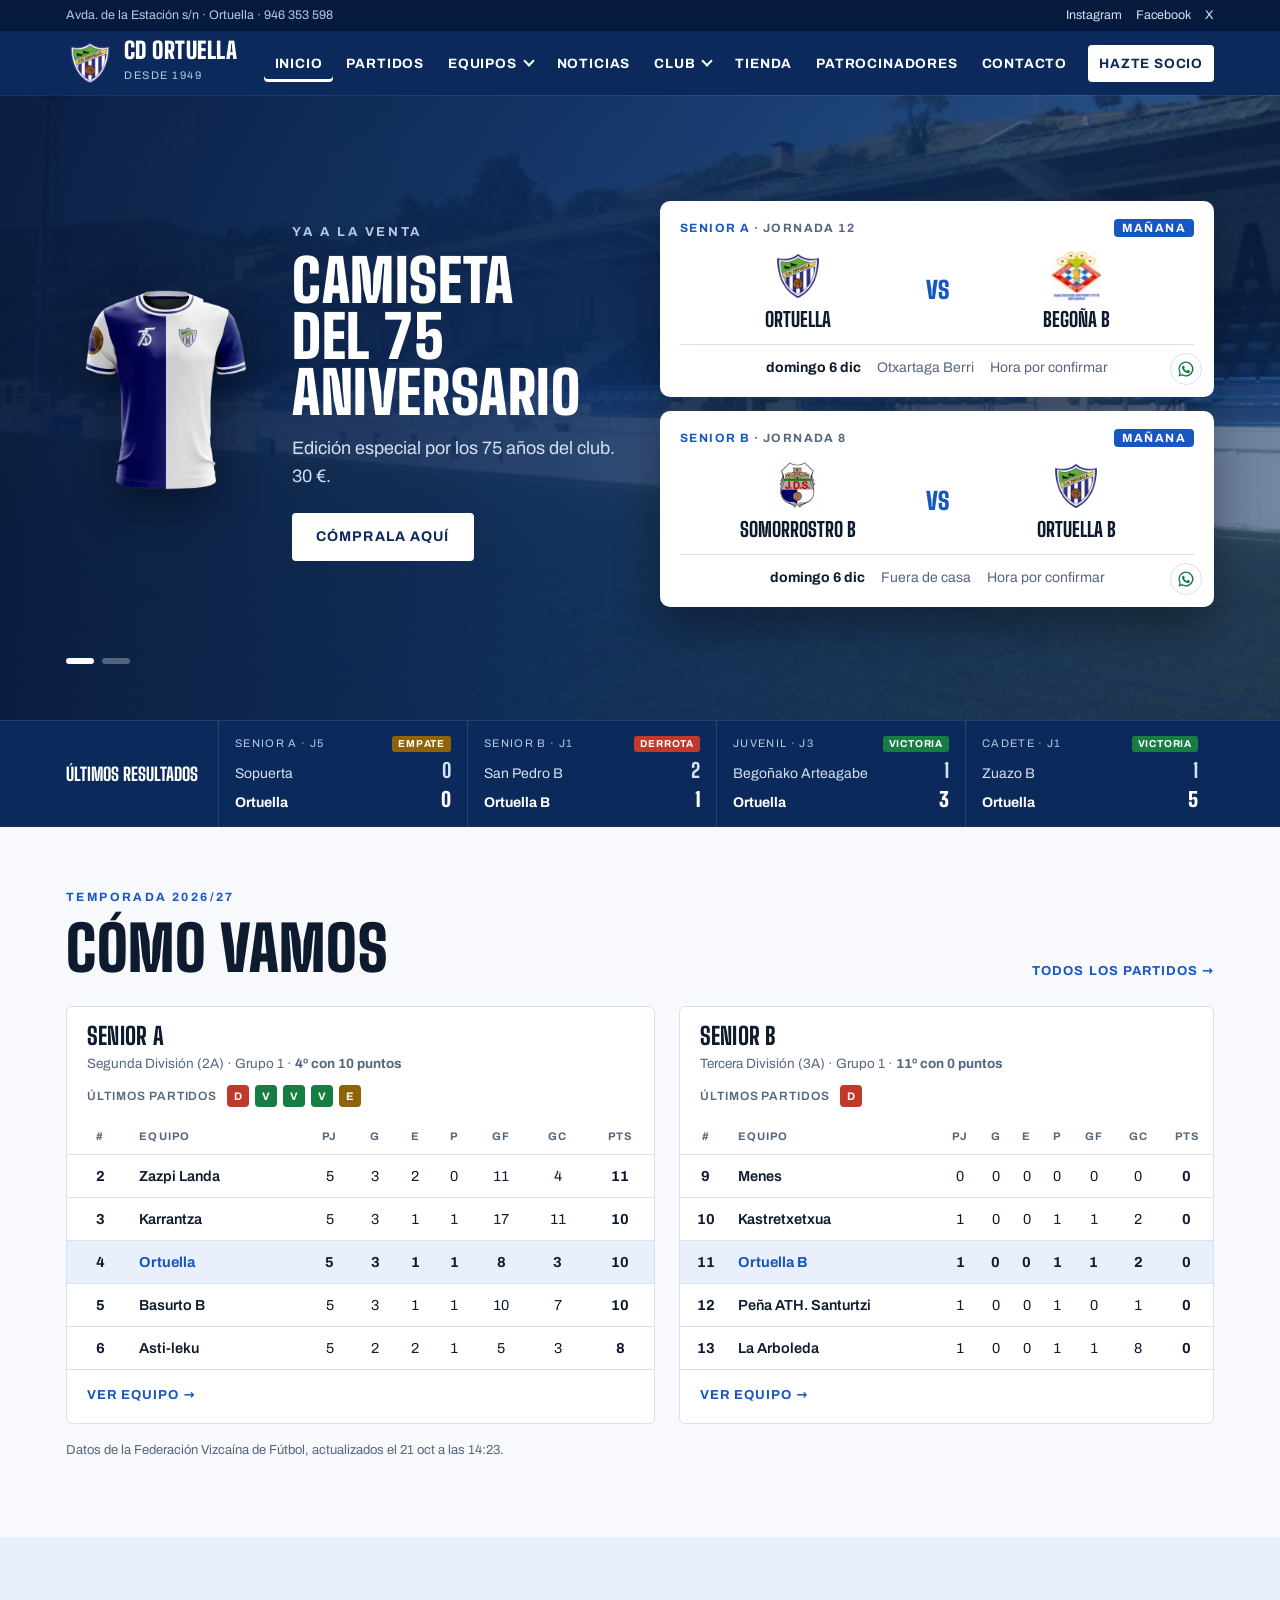
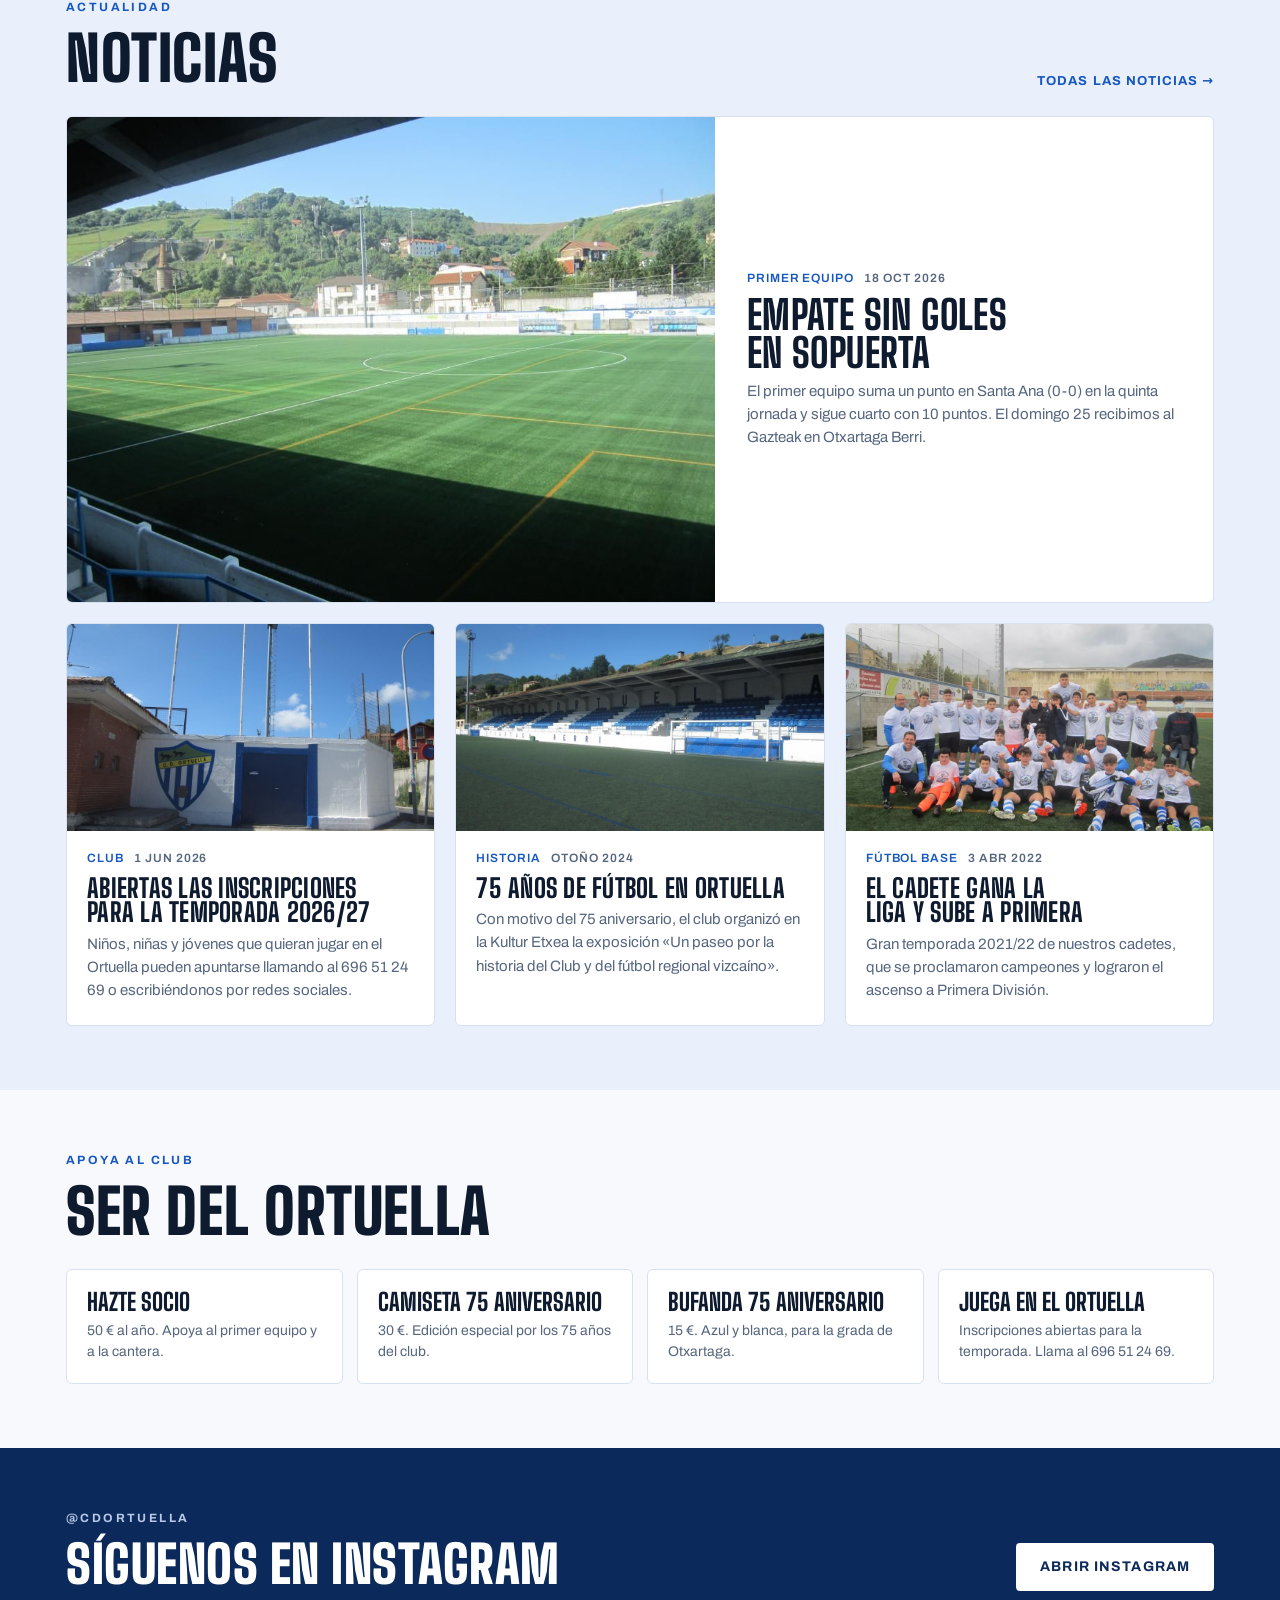
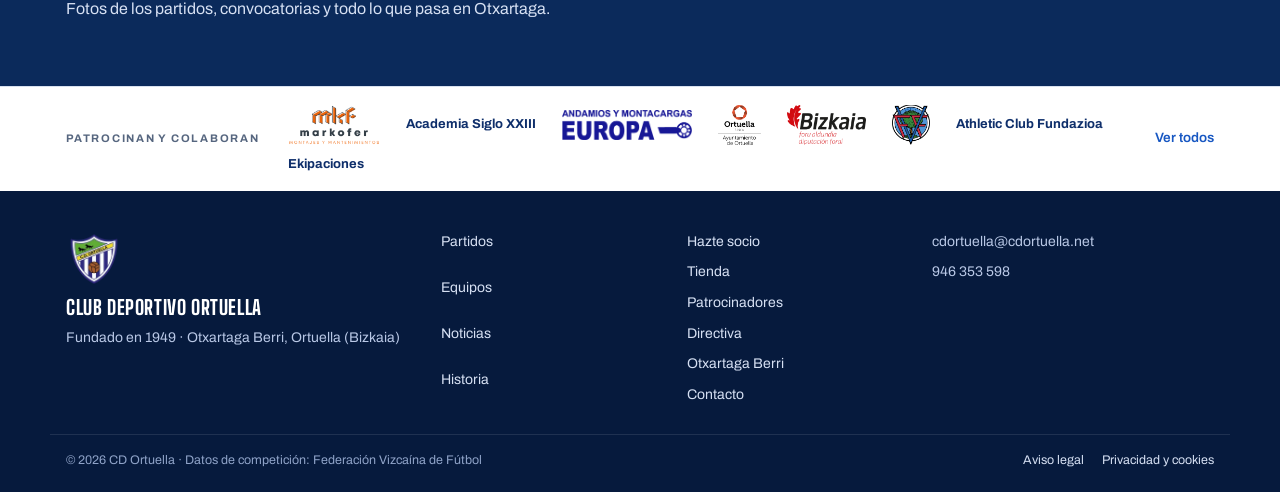
==== index.html @ 8c60541a "Camiseta sin fondo en la portada y foto de la bufanda en la tienda Co-Authored-By: Claude Opus 5.5 (" ====
<!doctype html>
<html lang="es">
<head>
<meta charset="utf-8">
<meta name="viewport" content="width=device-width, initial-scale=1, viewport-fit=cover">
<title>CD Ortuella</title>
<meta name="description" content="Club Deportivo Ortuella: partidos, resultados, clasificaciones, noticias y equipos. Desde 1949 en Otxartaga Berri.">
<meta name="robots" content="noindex, nofollow">
<link rel="canonical" href="https://lehendakari02.github.io/web-cd-ortuella/">
<!-- Vista previa al compartir el enlace (WhatsApp, Facebook, X...) -->
<meta property="og:type" content="website">
<meta property="og:site_name" content="CD Ortuella">
<meta property="og:title" content="CD Ortuella">
<meta property="og:description" content="Club Deportivo Ortuella: partidos, resultados, clasificaciones, noticias y equipos. Desde 1949 en Otxartaga Berri.">
<meta property="og:url" content="https://lehendakari02.github.io/web-cd-ortuella/">
<meta property="og:image" content="https://lehendakari02.github.io/web-cd-ortuella/img/compartir.jpg">
<meta property="og:image:width" content="1200">
<meta property="og:image:height" content="630">
<meta property="og:locale" content="es_ES">
<meta name="twitter:card" content="summary_large_image">
<link rel="icon" href="img/favicon.png" type="image/png">
<!-- Icono y color al guardar la web en la pantalla de inicio del móvil -->
<link rel="apple-touch-icon" href="img/icono-180.png">
<link rel="manifest" href="manifest.webmanifest">
<meta name="theme-color" content="#0b2a5b">
<meta name="apple-mobile-web-app-title" content="CD Ortuella">
<link rel="preload" href="fuentes/big-shoulders-display.woff2" as="font" type="font/woff2" crossorigin>
<link rel="stylesheet" href="estilos.css?v=21d6c586">
<script type="application/ld+json">
{
 "@context": "https://schema.org",
 "@type": "SportsTeam",
 "name": "Club Deportivo Ortuella",
 "alternateName": "CD Ortuella",
 "sport": "Fútbol",
 "foundingDate": "1949",
 "url": "https://lehendakari02.github.io/web-cd-ortuella/",
 "logo": "https://lehendakari02.github.io/web-cd-ortuella/img/icono-512.png",
 "image": "https://lehendakari02.github.io/web-cd-ortuella/img/compartir.jpg",
 "email": "cdortuella@cdortuella.net",
 "telephone": "+34 946 353 598",
 "address": {"@type": "PostalAddress", "streetAddress": "Catalina Gibaja 1", "addressLocality": "Ortuella", "addressRegion": "Bizkaia", "addressCountry": "ES"},
 "location": {"@type": "StadiumOrArena", "name": "Otxartaga Berri", "address": {"@type": "PostalAddress", "streetAddress": "Avenida de la Estación s/n", "postalCode": "48530", "addressLocality": "Ortuella", "addressRegion": "Bizkaia", "addressCountry": "ES"}},
 "memberOf": {"@type": "SportsOrganization", "name": "Federación Vizcaína de Fútbol"},
 "sameAs": ["https://www.instagram.com/cdortuella/", "https://www.facebook.com/cdortuella1945/", "https://x.com/CD_Ortuella"]
}
</script>
</head>
<body data-page="index">
<a class="skip" href="#contenido">Saltar al contenido</a>
<div id="cabecera"></div>
<main id="contenido" tabindex="-1">
<section class="hero">
  <div class="wrap">
    <div class="flip" id="flip">
      <div class="flip-in">
        <div class="face club">
          <span class="eyebrow"><span>Otxartaga Berri · Ortuella</span><i class="sep"> · </i><span>Desde 1949</span></span>
          <h1>Club Deportivo <span>Ortuella</span></h1>
          <p class="lead">Más de 75 años de fútbol en Ortuella. Primer equipo, filial y cantera, todos de azul y blanco.</p>
          <div class="btns">
            <a class="btn" href="partidos.html">Partidos y resultados</a>
            <a class="btn ghost" href="socios.html">Hazte socio</a>
          </div>
        </div>
        <div class="face dest" id="destacado" hidden></div>
      </div>
      <div class="flip-dots" id="flipDots" hidden></div>
    </div>
    <div class="next" id="nextMatches" aria-label="Próximos partidos"></div>
  </div>
</section>

<div class="strip" aria-label="Últimos resultados"><div class="wrap" id="strip"></div></div>

<section class="block">
  <div class="wrap">
    <div class="sec-head">
      <div><span class="kicker">Temporada <span class="season"></span></span><h2>Cómo vamos</h2></div>
      <a class="more" href="partidos.html">Todos los partidos</a>
    </div>
    <div class="home-grid" id="standings"></div>
    <p class="source" id="source"></p>
  </div>
</section>

<section class="block alt">
  <div class="wrap">
    <div class="sec-head">
      <div><span class="kicker">Actualidad</span><h2>Noticias</h2></div>
      <a class="more" href="noticias.html">Todas las noticias</a>
    </div>
    <div class="news" id="newsList"></div>
  </div>
</section>

<section class="block">
  <div class="wrap">
    <div class="sec-head">
      <div><span class="kicker">Apoya al club</span><h2>Ser del Ortuella</h2></div>
    </div>
    <div class="quick" id="quick"></div>
  </div>
</section>

<section class="block dark">
  <div class="wrap ig-band">
    <div><span class="kicker">@cdortuella</span><h2>Síguenos en Instagram</h2><p>Fotos de los partidos, convocatorias y todo lo que pasa en Otxartaga.</p></div>
    <a class="btn" href="https://www.instagram.com/cdortuella/" target="_blank" rel="noopener">Abrir Instagram</a>
  </div>
</section>
</main>
<div id="pie"></div>
<script src="datos.js?v=d95be1c1"></script>
<script src="datos-federacion.js"></script>
<script src="comun.js?v=5b78c12d"></script>
<!-- Contador de visitas anónimo, sin cookies. Panel privado: https://cdortuella.goatcounter.com -->
<script data-goatcounter="https://cdortuella.goatcounter.com/count" async src="https://gc.zgo.at/count.js"></script>
<script>
(function () {
  var X = window.CDO, C = X.C, esc = X.esc;
  // Destacado: tarjeta que gira entre la novedad y el texto del club (5 s cada cara)
  (function () {
    var d = C.destacado, flip = document.getElementById("flip");
    if (!d || (d.hasta && d.hasta < new Date().toISOString().slice(0, 10))) return;
    var face = document.getElementById("destacado"), dots = document.getElementById("flipDots");
    face.innerHTML = (d.foto ? '<a class="dest-pic" href="' + esc(d.enlace) + '" tabindex="-1"><img src="' + esc(d.foto) + '" alt="" decoding="async"></a>' : "") +
      '<div class="dest-txt"><span class="eyebrow">' + esc(d.etiqueta || "Novedad") + '</span><h2>' + esc(d.titulo) + "</h2>" +
      (d.texto ? '<p class="lead">' + esc(d.texto) + "</p>" : "") +
      (d.enlace ? '<div class="btns"><a class="btn" href="' + esc(d.enlace) + '">' + esc(d.boton || "Ver más") + "</a></div>" : "") + "</div>";
    face.hidden = false; dots.hidden = false;
    dots.innerHTML = '<button type="button" aria-label="Ver la novedad"></button><button type="button" aria-label="Ver el club"></button>';
    var showClub = false, paused = false, timer;
    function render() {
      flip.classList.toggle("on-club", showClub);
      face.setAttribute("aria-hidden", showClub); flip.querySelector(".club").setAttribute("aria-hidden", !showClub);
      [].forEach.call(flip.querySelectorAll(".face"), function (f) { [].forEach.call(f.querySelectorAll("a"), function (a) { a.tabIndex = (f.getAttribute("aria-hidden") === "true" || a.parentNode.className === "dest-pic") ? -1 : 0; }); });
      [].forEach.call(dots.children, function (b, i) { b.setAttribute("aria-pressed", (i === 1) === showClub); });
    }
    function loop() { clearTimeout(timer); timer = setTimeout(function () { if (!paused) { showClub = !showClub; render(); } loop(); }, 5000); }
    [].forEach.call(dots.children, function (b, i) { b.addEventListener("click", function () { showClub = i === 1; render(); loop(); }); });
    // Pausa mientras el ratón o el foco están encima, para poder leer y pulsar
    flip.addEventListener("mouseenter", function () { paused = true; });
    flip.addEventListener("mouseleave", function () { paused = false; });
    flip.addEventListener("focusin", function () { paused = true; });
    flip.addEventListener("focusout", function () { paused = false; });
    flip.classList.add("flipping"); render(); loop();
  })();

  // Próximo partido del Senior A y del Senior B
  document.getElementById("nextMatches").innerHTML = ["primer", "b"].map(function (id) { var t = X.team(id); return t ? X.matchCard(t) : ""; }).join("");
  document.getElementById("strip").innerHTML = X.resultsStrip();

  // Clasificación resumida del Senior A y del Senior B
  document.getElementById("standings").innerHTML = ["primer", "b"].map(function (id) {
    var t = X.team(id); if (!t) return "";
    var r = X.ourRow(t);
    return '<div class="panel"><h3>' + X.APODO[id] + '</h3><div class="sub">' + esc(t.categoria) + (r ? " · <b>" + r.pos + "º con " + r.pts + " puntos</b>" : "") + "</div>" +
      (X.played(t).length ? '<div class="form-line"><small>Últimos partidos</small>' + X.formDots(t) + "</div>" : "") +
      '<div class="table-scroll"><table>' + X.TABLE_HEAD + "<tbody>" + X.tableRows(t, true) + "</tbody></table></div>" +
      '<div class="panel-foot">' +
      '<a class="more" href="equipos.html#' + X.SLUG[id] + '">Ver equipo</a></div></div>';
  }).join("");
  document.getElementById("source").innerHTML = X.sourceNote();

  document.getElementById("newsList").innerHTML = C.noticias.slice(0, 4).map(X.newsCard).join("");

  // Avisos: socio, tienda e inscripciones
  var price = function (name) { var it = (C.tienda || []).filter(function (x) { return x.nombre.indexOf(name) === 0; })[0]; return it && it.precio ? it.precio : ""; };
  document.getElementById("quick").innerHTML = [
    ["socios.html", "Hazte socio", C.socio.precio + " " + C.socio.periodo + ". Apoya al primer equipo y a la cantera."],
    ["tienda.html", "Camiseta 75 aniversario", price("Camiseta") + ". Edición especial por los 75 años del club."],
    ["tienda.html", "Bufanda 75 aniversario", price("Bufanda") + ". Azul y blanca, para la grada de Otxartaga."],
    ["contacto.html", "Juega en el Ortuella", "Inscripciones abiertas para la temporada. Llama al 696 51 24 69."]
  ].map(function (q) { return '<a href="' + q[0] + '"><b>' + q[1] + "</b><span>" + esc(q[2]) + "</span></a>"; }).join("");
})();
</script>
</body>
</html>
---- estilos.css ----
/* Diseño: cabecera azul marino fija, portada con foto de Otxartaga Berri y los próximos partidos del
   Senior A y B, y debajo bloques que alternan fondo claro, azul claro y azul marino. */
/* Tipos de letra guardados en la propia web (carpeta fuentes/), sin pedirlos a Google:
   así el visitante no se conecta a servidores de terceros. Licencia SIL Open Font License. */
@font-face { font-family: "Archivo"; font-style: normal; font-weight: 400 700; font-display: swap; src: url("fuentes/archivo.woff2") format("woff2"); }
@font-face { font-family: "Big Shoulders Display"; font-style: normal; font-weight: 700 900; font-display: swap; src: url("fuentes/big-shoulders-display.woff2") format("woff2"); }

:root {
  --navy: #0b2a5b;
  --blue: #1757c2;
  --sky: #e9f0fb;
  --bg: #f7f9fc;
  --surface: #ffffff;
  --ink: #0e1a2e;
  --muted: #56667f;
  --line: #d8e1ef;
  --on-navy: #ffffff;
  --on-navy-muted: #b9c8e6;
  --win: #177d43; --draw: #8f6409; --loss: #c0392b; --on-result: #ffffff;
  --wa: #0f7a40;
  --note-bg: #fff4d6; --note-ink: #6e4d00;
  --f-display: "Big Shoulders Display", "Arial Narrow", Impact, sans-serif;
  --f-body: "Archivo", system-ui, -apple-system, "Segoe UI", sans-serif;
  --radius: 6px;
  --wrap: 1180px;
}
@media (prefers-color-scheme: dark) {
  :root:not([data-theme="light"]) {
    --bg: #08142a; --surface: #0f1f3d; --sky: #0c1a33; --ink: #eaf0fb; --muted: #9eb0d0;
    --line: #213558; --blue: #6a9cff; --navy: #061a3d;
    --note-bg: #3a2e0c; --note-ink: #ffd77a; --win: #2fb36c; --draw: #c99a2e; --loss: #e0604f; --wa: #3ccf7a; --on-result: #08142a;
    color-scheme: dark;
  }
}
:root[data-theme="dark"] {
  --bg: #08142a; --surface: #0f1f3d; --sky: #0c1a33; --ink: #eaf0fb; --muted: #9eb0d0;
  --line: #213558; --blue: #6a9cff; --navy: #061a3d;
  --note-bg: #3a2e0c; --note-ink: #ffd77a; --win: #2fb36c; --draw: #c99a2e; --loss: #e0604f; --wa: #3ccf7a; --on-result: #08142a;
  color-scheme: dark;
}

* { box-sizing: border-box; }
html { scroll-behavior: smooth; scroll-padding-top: 76px; }
@media (prefers-reduced-motion: reduce) { html { scroll-behavior: auto; } * { transition: none !important; } }
body { margin: 0; background: var(--bg); color: var(--ink); font-family: var(--f-body); font-size: 16px; line-height: 1.55; }
body::before { content: ""; position: fixed; inset: 0 0 auto; height: env(safe-area-inset-top, 0px); z-index: 60; background: var(--navy); }
a { color: inherit; }
:focus-visible { outline: 3px solid var(--blue); outline-offset: 2px; }
/* Sobre fondo azul marino el contorno de foco va en blanco para que se vea */
header :focus-visible, footer :focus-visible, .page-hero :focus-visible, .hero :focus-visible, .strip :focus-visible, section.dark :focus-visible { outline-color: #fff; }
main:focus { outline: none; }
.skip { position: absolute; left: 12px; top: -60px; z-index: 100; background: #fff; color: #0b2a5b; font-weight: 700; padding: 10px 14px; border-radius: 4px; }
.skip:focus { top: calc(env(safe-area-inset-top, 0px) + 12px); }
h1, h2, h3 { font-family: var(--f-display); line-height: .95; text-wrap: balance; margin: 0; text-transform: uppercase; letter-spacing: .01em; }
.wrap { max-width: var(--wrap); margin: 0 auto; padding-left: max(16px, env(safe-area-inset-left, 0px)); padding-right: max(16px, env(safe-area-inset-right, 0px)); }
.num { font-variant-numeric: tabular-nums; }
.pending { display: inline-block; background: var(--note-bg); color: var(--note-ink); font: 700 11px/1 var(--f-body); letter-spacing: .06em; text-transform: uppercase; padding: 4px 7px; border-radius: 3px; vertical-align: middle; }

/* Cabecera con menú desplegable */
.topbar { background: #061a3d; color: #b9c8e6; font-size: 12.5px; }
.topbar .wrap { display: flex; justify-content: space-between; gap: 12px; padding-block: 6px; flex-wrap: wrap; }
.topbar a { text-decoration: none; color: #d6e0f3; }
.topbar a:hover { color: #fff; }
.topbar .socials { display: flex; gap: 14px; }
#cabecera { display: contents; } /* así la cabecera se queda fija arriba al bajar por la página */
header.top { position: sticky; top: env(safe-area-inset-top, 0px); z-index: 50; background: var(--navy); color: var(--on-navy); box-shadow: 0 1px 0 rgba(255,255,255,.08); }
header.top .wrap { display: flex; align-items: center; gap: 16px; padding-block: 8px; }
.brand { display: flex; align-items: center; gap: 10px; text-decoration: none; margin-right: auto; }
.brand img { width: 48px; height: 48px; }
.brand b { font: 900 23px/1 var(--f-display); text-transform: uppercase; letter-spacing: .02em; display: block; }
.brand small { font-size: 11px; letter-spacing: .14em; text-transform: uppercase; color: var(--on-navy-muted); }
nav.menu { display: flex; align-items: center; gap: 2px; }
nav.menu > ul { list-style: none; margin: 0; padding: 0; display: flex; gap: 2px; }
nav.menu li { position: relative; }
nav.menu a, nav.menu .drop-btn { display: block; font: 700 13.5px/1 var(--f-body); text-transform: uppercase; letter-spacing: .06em; text-decoration: none; padding: 12px 11px; border-radius: 4px; color: var(--on-navy); background: none; border: 0; cursor: pointer; }
nav.menu a:hover, nav.menu .drop-btn:hover, nav.menu li.open > .drop-btn { background: rgba(255,255,255,.12); }
nav.menu a[aria-current="page"], nav.menu .drop-btn.current { box-shadow: inset 0 -3px 0 #fff; }
nav.menu .drop-btn::after { content: ""; display: inline-block; width: 6px; height: 6px; border: solid currentColor; border-width: 0 2px 2px 0; transform: rotate(45deg); margin: 0 0 3px 8px; }
nav.menu .sub { display: none; position: absolute; top: 100%; left: 0; min-width: 230px; list-style: none; margin: 6px 0 0; padding: 8px; background: var(--surface); border: 1px solid var(--line); border-radius: 8px; box-shadow: 0 18px 40px rgba(6,26,61,.25); }
nav.menu li.open > .sub { display: block; }
nav.menu .sub a { color: var(--ink); text-transform: none; letter-spacing: 0; font-size: 15px; font-weight: 600; padding: 11px 12px; }
nav.menu .sub a small { display: block; font-weight: 400; color: var(--muted); font-size: 12.5px; margin-top: 3px; }
nav.menu .sub a:hover { background: var(--sky); }
nav.menu .sub a[aria-current="page"] { box-shadow: inset 3px 0 0 var(--blue); background: var(--sky); }
nav.menu a.cta { background: #fff; color: #0b2a5b; margin-left: 8px; }
nav.menu a.cta:hover { background: #e9f0fb; }
.menu-btn { display: none; align-items: center; gap: 10px; background: transparent; border: 1px solid rgba(255,255,255,.35); color: var(--on-navy); font: 700 14px var(--f-body); padding: 10px 12px; border-radius: 4px; text-transform: uppercase; letter-spacing: .06em; cursor: pointer; }
.menu-btn i, .menu-btn i::before, .menu-btn i::after { display: block; width: 18px; height: 2px; background: currentColor; position: relative; }
.menu-btn i::before, .menu-btn i::after { content: ""; position: absolute; left: 0; }
.menu-btn i::before { top: -6px; } .menu-btn i::after { top: 6px; }
@media (max-width: 1240px) {
  .menu-btn { display: flex; }
  nav.menu { display: none; position: absolute; left: 0; right: 0; top: 100%; background: var(--navy); flex-direction: column; align-items: stretch; padding: 8px max(16px, env(safe-area-inset-right, 0px)) 18px max(16px, env(safe-area-inset-left, 0px)); border-top: 1px solid rgba(255,255,255,.12); max-height: calc(100vh - 70px); overflow-y: auto; }
  nav.menu.open { display: flex; box-shadow: 0 24px 40px rgba(6,26,61,.35), 0 0 0 100vmax rgba(6,26,61,.55); clip-path: inset(0 -100vmax -100vmax -100vmax); }
  nav.menu > ul { flex-direction: column; }
  nav.menu a, nav.menu .drop-btn { padding: 15px 8px; font-size: 16px; width: 100%; text-align: left; }
  nav.menu .drop-btn::after { float: right; margin-top: 4px; }
  nav.menu .sub { position: static; box-shadow: none; border: 0; background: rgba(255,255,255,.06); margin: 0 0 6px; }
  nav.menu .sub a { color: #fff; }
  nav.menu .sub a small { color: #b9c8e6; }
  nav.menu .sub a:hover, nav.menu .sub a[aria-current="page"] { background: rgba(255,255,255,.1); }
  nav.menu a.cta { margin: 10px 0 0; text-align: center; color: #0b2a5b; }
  .topbar .hide-sm { display: none; }
}

/* Cabecera de las páginas interiores */
.page-hero { position: relative; color: #fff; background: #0b2a5b var(--hero-img, url("img/tribuna.jpg")) center / cover; }
.page-hero::before { content: ""; position: absolute; inset: 0; background: linear-gradient(100deg, rgba(8,26,61,.97) 0%, rgba(11,42,91,.9) 55%, rgba(11,42,91,.6) 100%); }
.page-hero .wrap { position: relative; padding-block: 40px 44px; }
.crumbs { font-size: 13px; color: #b9c8e6; margin-bottom: 14px; }
.crumbs a { color: #d6e0f3; text-decoration: none; }
.crumbs a:hover { text-decoration: underline; }
.page-hero h1 { font-size: clamp(46px, 7vw, 84px); font-weight: 900; }
.page-hero p { margin: 12px 0 0; color: #d6e0f3; max-width: 60ch; font-size: 17px; }

/* Enlaces "ver más" y accesos */
.more { font: 700 13px/1 var(--f-body); text-transform: uppercase; letter-spacing: .08em; color: var(--blue); text-decoration: none; white-space: nowrap; }
.more::after { content: " →"; }
.more:hover { text-decoration: underline; }
.quick { display: grid; grid-template-columns: repeat(4, 1fr); gap: 14px; }
.quick a { display: flex; flex-direction: column; gap: 6px; padding: 20px; border-radius: var(--radius); background: var(--surface); border: 1px solid var(--line); text-decoration: none; min-width: 0; transition: border-color .15s, transform .15s; }
.quick a:hover { border-color: var(--blue); transform: translateY(-2px); }
.quick b { font: 800 24px/1 var(--f-display); text-transform: uppercase; }
.quick span { color: var(--muted); font-size: 14px; }
.home-grid { display: grid; grid-template-columns: 1.1fr 1fr; gap: 24px; align-items: start; }
.home-grid > * { min-width: 0; }
.panel .panel-foot { padding: 12px 20px 16px; border-top: 1px solid var(--line); }
@media (max-width: 960px) { .quick { grid-template-columns: repeat(2, minmax(0, 1fr)); } .home-grid { grid-template-columns: 1fr; } }

/* Portada */
.hero { position: relative; color: #fff; background: #0b2a5b url("img/tribuna.jpg") center / cover; }
.hero::before { content: ""; position: absolute; inset: 0; background: linear-gradient(100deg, rgba(8,26,61,.96) 0%, rgba(11,42,91,.88) 45%, rgba(11,42,91,.55) 100%); }
.hero .wrap { position: relative; display: grid; grid-template-columns: 1fr 1fr; gap: 40px; align-items: center; padding-block: 48px 56px; }
.hero .eyebrow { font: 700 13px/1.3 var(--f-body); letter-spacing: .2em; text-transform: uppercase; color: #b9c8e6; }
.hero .eyebrow span { white-space: nowrap; }
@media (max-width: 560px) { .hero .eyebrow span { display: block; } .hero .eyebrow .sep { display: none; } }
.hero .eyebrow .sep { font-style: normal; }
.hero h1 { font-size: clamp(54px, 8.5vw, 112px); font-weight: 900; margin: 12px 0 16px; }
.hero h1 span { display: block; -webkit-text-stroke: 2px #fff; color: transparent; }
.hero p.lead { font-size: 18px; max-width: 42ch; color: #d6e0f3; margin: 0 0 26px; }
.btns { display: flex; flex-wrap: wrap; gap: 12px; }
.btn { display: inline-block; font: 700 14px/1 var(--f-body); text-transform: uppercase; letter-spacing: .08em; text-decoration: none; padding: 15px 22px; border-radius: 4px; background: #fff; color: #0b2a5b; border: 2px solid #fff; cursor: pointer; }
.btn.ghost { background: transparent; color: #fff; }
.btn.blue { background: var(--blue); border-color: var(--blue); color: var(--surface); }
.btn.line { background: transparent; border-color: var(--blue); color: var(--blue); }
.next { display: grid; gap: 14px; min-width: 0; }
.match { background: #fff; color: #0e1a2e; border-radius: 10px; padding: 18px 20px; box-shadow: 0 20px 44px rgba(0,0,0,.35); min-width: 0; }
.match .head { display: flex; justify-content: space-between; align-items: center; gap: 8px; font: 700 12px/1.2 var(--f-body); letter-spacing: .12em; text-transform: uppercase; color: #56667f; }
.match .head b { color: #1757c2; }
.match .teams { display: grid; grid-template-columns: 1fr auto 1fr; align-items: center; gap: 10px; margin: 14px 0; text-align: center; }
.match .team b { display: block; font: 800 20px/1.05 var(--f-display); text-transform: uppercase; margin-top: 8px; overflow-wrap: anywhere; }
.match .vs { font: 900 24px/1 var(--f-display); color: #1757c2; }
.crest-mini { width: 50px; height: 50px; margin: 0 auto; display: block; }
.crest-other { width: 46px; height: 46px; margin: 2px auto; border-radius: 50%; background: #e9f0fb; display: grid; place-items: center; font: 900 18px var(--f-display); color: #0b2a5b; }
.match .info { display: flex; justify-content: center; gap: 8px 16px; flex-wrap: wrap; border-top: 1px solid #d8e1ef; padding-top: 12px; font-size: 14px; color: #56667f; }
.match .info strong { color: #0e1a2e; }
.match .days { color: #fff; background: #1757c2; border-radius: 4px; padding: 2px 8px; font-weight: 700; }

/* Franja de resultados */
.strip { background: var(--navy); color: #fff; border-top: 1px solid rgba(255,255,255,.1); }
.strip .wrap { display: grid; grid-template-columns: auto repeat(4, 1fr); gap: 0; padding-block: 0; }
.strip .lbl { font: 800 18px/1.05 var(--f-display); text-transform: uppercase; padding: 16px 20px 16px 0; display: flex; align-items: center; }
.strip .res { padding: 14px 16px; border-left: 1px solid rgba(255,255,255,.12); min-width: 0; }
.strip .res small { display: block; font-size: 11px; letter-spacing: .12em; text-transform: uppercase; color: #b9c8e6; }
.strip .res small { display: flex; align-items: center; gap: 8px; margin-bottom: 8px; }
.strip .o { font: 700 10px/1 var(--f-body); font-style: normal; letter-spacing: .08em; padding: 3px 6px; border-radius: 3px; color: var(--on-result); margin-left: auto; }
.strip .o.w { background: var(--win); } .strip .o.d { background: var(--draw); } .strip .o.l { background: var(--loss); }
.strip .row { display: flex; align-items: baseline; justify-content: space-between; gap: 14px; }
.strip .row + .row { margin-top: 4px; }
.strip .row span { font-size: 14px; color: #d6e0f3; white-space: nowrap; overflow: hidden; text-overflow: ellipsis; min-width: 0; }
.strip .row b { font: 800 20px/1 var(--f-display); font-variant-numeric: tabular-nums; color: #d6e0f3; }
.strip .row.us span, .strip .row.us b { color: #fff; font-weight: 700; }
.strip .row.us b { font-weight: 900; }
.strip .none { font-size: 14px; color: #b9c8e6; }

/* Secciones */
section.block { padding-block: 64px; }
section.alt { background: var(--sky); }
section.dark { background: var(--navy); color: #fff; }
.sec-head { display: flex; align-items: end; justify-content: space-between; gap: 12px 24px; flex-wrap: wrap; margin-bottom: 28px; }
.sec-head h2 { font-size: clamp(40px, 6vw, 62px); font-weight: 900; }
.kicker { font: 700 12px/1 var(--f-body); letter-spacing: .2em; text-transform: uppercase; color: var(--blue); display: block; margin-bottom: 16px; }
section.dark .kicker { color: #b9c8e6; }
.sec-head p { margin: 0; color: var(--muted); max-width: 52ch; }
section.dark .sec-head p { color: #b9c8e6; }

/* Selector de equipo */
.team-tabs { display: flex; gap: 8px; flex-wrap: wrap; }
.chip { font: 700 13px/1 var(--f-body); text-transform: uppercase; letter-spacing: .06em; border: 1px solid var(--line); background: var(--surface); color: var(--ink); padding: 11px 15px; border-radius: 999px; cursor: pointer; }
.chip[aria-pressed="true"] { background: var(--navy); color: #fff; border-color: var(--navy); }
.chip:hover { border-color: var(--blue); }

/* Competición */
.comp { display: grid; grid-template-columns: 1.25fr 1fr; gap: 24px; align-items: start; }
.comp > div { min-width: 0; display: grid; grid-template-columns: minmax(0, 1fr); gap: 24px; }
.panel { background: var(--surface); border: 1px solid var(--line); border-radius: var(--radius); min-width: 0; }
.panel > h3 { font-size: 24px; font-weight: 800; padding: 18px 20px 6px; }
.panel .sub { padding: 0 20px 10px; color: var(--muted); font-size: 13.5px; }
.table-scroll { overflow-x: auto; }
table { width: 100%; border-collapse: collapse; font-size: 14.5px; font-variant-numeric: tabular-nums; }
th { font: 700 11px/1 var(--f-body); letter-spacing: .1em; text-transform: uppercase; color: var(--muted); text-align: center; padding: 12px 6px; border-bottom: 1px solid var(--line); }
td { text-align: center; padding: 9px 6px; border-bottom: 1px solid var(--line); }
td.t, th.t { text-align: left; }
td.t { font-weight: 600; white-space: nowrap; }
tr:last-child td { border-bottom: 0; }
tr.us td { background: var(--sky); font-weight: 800; }
tr.us td.t { color: var(--blue); }
td.pts { font-weight: 800; }
.pos { display: inline-grid; place-items: center; width: 24px; height: 24px; border-radius: 4px; font-weight: 700; }
tr.first .pos { background: var(--blue); color: #fff; }
.tabs { display: flex; gap: 18px; padding: 12px 20px 0; border-bottom: 1px solid var(--line); }
.tabs button { font: 700 13px/1 var(--f-body); text-transform: uppercase; letter-spacing: .08em; background: none; border: 0; border-bottom: 3px solid transparent; padding: 10px 0; color: var(--muted); cursor: pointer; }
.tabs button[aria-selected="true"] { color: var(--ink); border-bottom-color: var(--blue); }
.games { list-style: none; margin: 0; padding: 0; }
.games li { display: grid; grid-template-columns: 64px 1fr auto; gap: 12px; align-items: center; padding: 11px 20px; border-top: 1px solid var(--line); }
.games li:first-child { border-top: 0; }
.games .d { font-size: 11.5px; color: var(--muted); text-transform: uppercase; letter-spacing: .06em; line-height: 1.3; }
.games .d b { display: block; font: 800 19px/1 var(--f-display); color: var(--ink); }
.games .m { min-width: 0; font-weight: 600; font-size: 14.5px; }
.games .m .us { color: var(--blue); }
.games .m small { display: block; font-weight: 400; color: var(--muted); font-size: 12.5px; }
.score { font: 900 20px/1 var(--f-display); font-variant-numeric: tabular-nums; padding: 7px 9px; border-radius: 4px; color: var(--on-result); white-space: nowrap; }
.score.w { background: var(--win); } .score.d { background: var(--draw); } .score.l { background: var(--loss); }
.score.na { background: var(--line); color: var(--muted); font-size: 12px; font-family: var(--f-body); font-weight: 700; }
.hour { font: 700 12px/1 var(--f-body); color: var(--muted); background: var(--sky); padding: 8px 9px; border-radius: 4px; text-transform: uppercase; letter-spacing: .04em; }
.scorers { list-style: none; margin: 0; padding: 4px 20px 16px; display: grid; gap: 10px; }
.scorers li { display: grid; grid-template-columns: 1fr auto; gap: 4px 12px; align-items: center; }
.scorers b { font-weight: 600; font-size: 15px; }
.scorers b small { display: block; font-weight: 400; font-size: 13px; color: var(--muted); margin-top: 2px; }
.scorers .cap { display: block; font-size: 12px; text-transform: uppercase; letter-spacing: .06em; color: var(--muted); }
.scorers .g { font: 900 26px/1 var(--f-display); font-variant-numeric: tabular-nums; color: var(--blue); }
.scorers .bar { grid-column: 1 / -1; height: 6px; background: var(--sky); border-radius: 3px; overflow: hidden; }
.scorers .bar i { display: block; height: 100%; background: var(--blue); }
.empty { padding: 14px 20px 20px; color: var(--muted); font-size: 14.5px; margin: 0; }
.source { margin-top: 16px; font-size: 13px; color: var(--muted); }
.source a { color: var(--blue); }

/* Noticias */
.news { display: grid; grid-template-columns: repeat(3, 1fr); gap: 20px; }
.news article { background: var(--surface); border: 1px solid var(--line); border-radius: var(--radius); overflow: hidden; display: flex; flex-direction: column; min-width: 0; }
.news article:first-child { grid-column: 1 / -1; display: grid; grid-template-columns: 1.3fr 1fr; }
.news .pic { aspect-ratio: 16 / 9; max-width: 100%; width: 100%; object-fit: cover; display: block; background: var(--line); }
.news article:first-child .pic { aspect-ratio: auto; height: 100%; min-height: 260px; }
.news .body { padding: 18px 20px 22px; display: flex; flex-direction: column; gap: 8px; }
.news article:first-child .body { justify-content: center; padding: 28px 32px; }
.news .meta { display: flex; gap: 10px; align-items: center; flex-wrap: wrap; font-size: 12px; color: var(--muted); text-transform: uppercase; letter-spacing: .08em; font-weight: 600; }
.news .meta .cat { color: var(--blue); }
.news h3 { font-size: 26px; font-weight: 800; }
.news article:first-child h3 { font-size: 40px; }
.news p { margin: 0; color: var(--muted); font-size: 15px; }

/* Primer equipo */
.squad-wrap { display: grid; grid-template-columns: 1fr 300px; gap: 24px; align-items: start; }
.squad { display: grid; grid-template-columns: repeat(auto-fill, minmax(200px, 1fr)); gap: 10px; min-width: 0; }
.player { display: flex; align-items: center; gap: 12px; background: var(--surface); border: 1px solid var(--line); border-radius: var(--radius); padding: 10px 14px; min-width: 0; }
.player .dorsal { font: 900 30px/1 var(--f-display); color: var(--blue); width: 36px; text-align: center; font-variant-numeric: tabular-nums; flex: none; }
.player b { font-weight: 600; font-size: 14.5px; line-height: 1.25; }
.squad-label { grid-column: 1 / -1; font: 700 12px/1 var(--f-body); letter-spacing: .14em; text-transform: uppercase; color: var(--muted); margin: 8px 0 2px; }
.staff { background: var(--navy); color: #fff; border-radius: var(--radius); padding: 22px; }
.staff h3 { font-size: 26px; font-weight: 800; margin-bottom: 14px; }
.staff dl { margin: 0; display: grid; gap: 12px; }
.staff dt { font: 700 11px/1 var(--f-body); letter-spacing: .12em; text-transform: uppercase; color: #b9c8e6; }
.staff dd { margin: 4px 0 0; font-weight: 600; }

/* Equipos */
.teams-grid { display: grid; grid-template-columns: repeat(auto-fit, minmax(180px, 1fr)); gap: 14px; }
.team-card { background: var(--surface); border: 1px solid var(--line); border-radius: var(--radius); padding: 18px; display: flex; flex-direction: column; gap: 6px; min-width: 0; }
.team-card h3 { font-size: 26px; font-weight: 800; }
.team-card p { margin: 0; color: var(--muted); font-size: 13.5px; }
.team-card .pos-line { margin-top: auto; padding-top: 8px; font-size: 14px; font-weight: 600; }
.team-card button { align-self: flex-start; margin-top: 6px; font: 700 12px/1 var(--f-body); text-transform: uppercase; letter-spacing: .08em; color: var(--blue); background: none; border: 0; padding: 4px 0; cursor: pointer; }

/* Club: historia, palmarés, directiva, campo */
.timeline { list-style: none; margin: 0; padding: 0; display: grid; grid-template-columns: repeat(5, 1fr); border-top: 3px solid var(--blue); }
.timeline li { padding: 22px 18px 0 0; position: relative; min-width: 0; }
.timeline li::before { content: ""; position: absolute; top: -10px; left: 0; width: 17px; height: 17px; border-radius: 50%; background: var(--bg); border: 3px solid var(--blue); }
.timeline .y { font: 900 46px/1 var(--f-display); color: var(--blue); }
.timeline h3 { font-size: 21px; font-weight: 800; margin: 8px 0 6px; }
.timeline p { margin: 0; color: var(--muted); font-size: 14.5px; }
.story { display: grid; grid-template-columns: 1.2fr 1fr; gap: 40px; margin-top: 44px; }
.story p { margin: 0 0 14px; max-width: 64ch; }
.founders { background: var(--surface); border: 1px solid var(--line); border-radius: var(--radius); padding: 22px; align-self: start; }
.founders h3 { font-size: 24px; font-weight: 800; margin-bottom: 10px; }
.founders p { color: var(--muted); font-size: 14.5px; margin: 0 0 8px; }
.honours { display: grid; grid-template-columns: repeat(4, 1fr); gap: 14px; margin-top: 44px; }
.honour { background: var(--navy); color: #fff; border-radius: var(--radius); padding: 18px; min-width: 0; }
.honour b { display: block; font: 900 36px/1 var(--f-display); }
.honour span { color: #b9c8e6; font-size: 14px; }
.club-grid { display: grid; grid-template-columns: 1fr 1fr; gap: 24px; }
.board { display: grid; grid-template-columns: repeat(2, 1fr); gap: 10px; }
.board div { background: var(--surface); border: 1px solid var(--line); border-radius: var(--radius); padding: 12px 14px; }
.board small { display: block; font: 700 11px/1.3 var(--f-body); letter-spacing: .1em; text-transform: uppercase; color: var(--muted); }
.board b { font-weight: 600; }
.ground { align-self: start; background: var(--surface); border: 1px solid var(--line); border-radius: var(--radius); overflow: hidden; }
.ground img { display: block; width: 100%; aspect-ratio: 16 / 9; max-width: 100%; object-fit: cover; }
.ground .facts { display: grid; grid-template-columns: repeat(3, 1fr); }
.ground .facts div { padding: 14px 16px; border-right: 1px solid var(--line); }
.ground .facts div:last-child { border-right: 0; }
.ground .facts b { display: block; font: 900 28px/1 var(--f-display); color: var(--blue); }
.ground .facts small { color: var(--muted); font-size: 12.5px; }
.ground p { margin: 0; padding: 14px 16px; border-top: 1px solid var(--line); font-size: 14.5px; color: var(--muted); }
h3.mini { font-size: 30px; font-weight: 900; margin-bottom: 14px; }

/* Apoya al club */
.support { display: grid; grid-template-columns: 1fr 1.4fr; gap: 24px; }
.card-socio { background: linear-gradient(135deg, #0b2a5b, #1757c2); color: #fff; border-radius: 12px; padding: 28px; position: relative; overflow: hidden; }
.card-socio::after { content: ""; position: absolute; right: -40px; bottom: -40px; width: 220px; height: 220px; background: url("img/escudo.webp") center / contain no-repeat; opacity: .14; }
.card-socio h3 { font-size: 40px; font-weight: 900; }
.card-socio .price { font: 900 64px/1 var(--f-display); margin: 18px 0 4px; }
.card-socio .price small { font: 600 16px var(--f-body); color: #b9c8e6; margin-left: 6px; }
.socio-other { margin: 0; color: #d6e0f3; font-weight: 600; }
.tickets { display: grid; grid-template-columns: repeat(3, minmax(0, 1fr)); gap: 10px; max-width: 420px; }
.tickets div { background: var(--surface); border: 1px solid var(--line); border-radius: var(--radius); padding: 12px 14px; }
.tickets small { display: block; font: 700 11px/1.3 var(--f-body); letter-spacing: .1em; text-transform: uppercase; color: var(--muted); }
.tickets b { font: 900 28px/1 var(--f-display); color: var(--blue); }
.card-socio ul { margin: 14px 0 22px; padding-left: 20px; color: #d6e0f3; }
.shop { display: grid; grid-template-columns: repeat(4, 1fr); gap: 12px; }
.item { background: var(--surface); border: 1px solid var(--line); border-radius: var(--radius); overflow: hidden; display: flex; flex-direction: column; }
.item .ph { aspect-ratio: 1; max-width: 100%; background: var(--sky); display: grid; place-items: center; position: relative; overflow: hidden; }
.item .ph img { position: absolute; inset: 0; width: 100%; height: 100%; object-fit: cover; }
.item .ph svg { width: 54%; height: auto; }
.item div.t { padding: 10px 12px 12px; }
.item b { display: block; font-weight: 600; font-size: 14.5px; line-height: 1.25; }
.item small { color: var(--muted); font-size: 12.5px; }
.sponsors { margin-top: 40px; }
.sponsor-row { display: grid; grid-template-columns: repeat(4, 1fr); gap: 12px; }
.sponsor-row div { border: 1px dashed var(--line); background: var(--surface); border-radius: var(--radius); min-height: 86px; display: grid; place-items: center; text-align: center; padding: 12px; color: var(--muted); font-size: 13.5px; }
.sponsor-row .logo { background: #ffffff; border-style: solid; padding: 14px 20px; }
.sponsor-row .logo img { max-width: 100%; max-height: 74px; object-fit: contain; }
.sponsor-row a.free { text-decoration: none; }
.sponsor-row a.free:hover div { border-color: var(--blue); color: var(--blue); }
.helpers { display: flex; flex-wrap: wrap; gap: 8px 22px; margin-top: 14px; color: var(--muted); font-size: 14px; }

/* Contacto */
.contact { display: grid; grid-template-columns: 1fr 1fr; gap: 28px; }
.contact dl { margin: 0; display: grid; grid-template-columns: max-content 1fr; gap: 14px 20px; }
.contact dt { font: 700 12px/1.6 var(--f-body); letter-spacing: .12em; text-transform: uppercase; color: #b9c8e6; }
.contact dd { margin: 0; font-weight: 600; overflow-wrap: anywhere; }
.copy { font: 600 11px var(--f-body); text-transform: uppercase; letter-spacing: .08em; margin-left: 8px; background: none; border: 1px solid rgba(255,255,255,.35); color: #b9c8e6; border-radius: 3px; padding: 7px 10px; cursor: pointer; vertical-align: middle; }
.social { display: grid; gap: 10px; }
.social a { display: flex; gap: 14px; align-items: center; padding: 16px 18px; border: 1px solid rgba(255,255,255,.2); border-radius: var(--radius); text-decoration: none; }
.social a:hover { background: rgba(255,255,255,.08); }
.social svg { width: 28px; height: 28px; flex: none; }
.social b { display: block; font: 800 20px/1 var(--f-display); text-transform: uppercase; }
.social small { color: #b9c8e6; }

/* Pie de página */
footer { background: #061a3d; color: #b9c8e6; font-size: 14px; }
footer a { color: #d6e0f3; text-decoration: none; }
footer a:hover { color: #fff; text-decoration: underline; }
.foot-sponsors { background: #ffffff; color: #56667f; border-top: 1px solid #d8e1ef; }
.foot-sponsors .wrap { display: flex; align-items: center; gap: 14px 28px; flex-wrap: wrap; padding-block: 18px; }
.foot-sponsors span:first-child { font: 700 11px/1 var(--f-body); letter-spacing: .16em; text-transform: uppercase; }
.foot-sponsor img { display: block; height: 52px; width: auto; max-width: 100%; }
.foot-sponsors a { color: #1757c2; font-weight: 600; font-size: 13.5px; margin-left: auto; }
.foot-main { display: grid; grid-template-columns: 1.6fr 1fr 1fr 1.3fr; gap: 28px; padding-block: 40px 28px; }
.foot-main > * { min-width: 0; }
.foot-main img { width: 56px; height: 56px; display: block; margin-bottom: 10px; }
.foot-main b { color: #fff; font: 800 20px/1 var(--f-display); text-transform: uppercase; letter-spacing: .03em; }
.foot-main p { margin: 6px 0 0; }
.foot-main ul { list-style: none; margin: 0; padding: 0; display: grid; gap: 9px; }
.foot-contact { display: grid; gap: 9px; align-content: start; overflow-wrap: anywhere; }
.foot-legal { border-top: 1px solid rgba(255,255,255,.1); padding-block: 16px 22px; font-size: 12.5px; color: #8fa3c8; display: flex; flex-wrap: wrap; gap: 8px 20px; justify-content: space-between; }
.legal-links { display: flex; gap: 18px; }
.legal { max-width: 760px; }
.legal h3:first-child { margin-top: 0; }
.legal-data { display: grid; grid-template-columns: max-content 1fr; gap: 8px 20px; margin: 0 0 14px; }
.legal-data dt { font: 700 12px/1.6 var(--f-body); letter-spacing: .1em; text-transform: uppercase; color: var(--muted); }
.legal-data dd { margin: 0; overflow-wrap: anywhere; }
@media (max-width: 560px) { .legal-data { grid-template-columns: 1fr; gap: 2px; } .legal-data dd { margin-bottom: 8px; } }
@media (max-width: 760px) { .foot-main ul { gap: 2px; } .foot-main li a { display: inline-block; padding-block: 7px; } .foot-main { grid-template-columns: 1fr 1fr; } .foot-main > div:first-child, .foot-contact { grid-column: 1 / -1; } .foot-sponsors a { margin-left: 0; } }

/* Agenda de partidos (todos los equipos) */
.agenda { display: grid; gap: 22px; }
.agenda-day h3 { font-size: 26px; font-weight: 800; margin-bottom: 10px; }
.agenda-day .panel .games li { grid-template-columns: 96px 1fr auto; }
.agenda-day .games .d b { font-size: 17px; }
.subnav { background: var(--surface); border-bottom: 1px solid var(--line); position: sticky; top: calc(env(safe-area-inset-top, 0px) + 64px); z-index: 40; }
.subnav .wrap { display: flex; gap: 8px; overflow-x: auto; padding-block: 10px; }
.subnav .chip { white-space: nowrap; text-decoration: none; }
.chip[aria-current="page"] { background: var(--navy); color: #fff; border-color: var(--navy); }
.team-card { text-decoration: none; }
a.team-card:hover { border-color: var(--blue); }
.team-card .go { margin-top: 6px; font: 700 12px/1 var(--f-body); text-transform: uppercase; letter-spacing: .08em; color: var(--blue); }
.team-card .go::after { content: " →"; }
.stats { display: grid; grid-template-columns: repeat(4, 1fr); gap: 12px; margin-bottom: 24px; }
.stat { background: var(--surface); border: 1px solid var(--line); border-radius: var(--radius); padding: 16px 18px; min-width: 0; }
.stat b { display: block; font: 900 40px/1 var(--f-display); color: var(--blue); font-variant-numeric: tabular-nums; }
.stat small { color: var(--muted); font-size: 13px; text-transform: uppercase; letter-spacing: .08em; font-weight: 600; }
.form-dots { display: flex; gap: 6px; margin-top: 8px; }
.form-dots i { width: 22px; height: 22px; border-radius: 4px; display: grid; place-items: center; font: 700 11px/1 var(--f-body); font-style: normal; color: var(--on-result); }
.form-dots .w { background: var(--win); } .form-dots .d { background: var(--draw); } .form-dots .l { background: var(--loss); }

/* Colores y escudo */
.crest-block { display: grid; grid-template-columns: 260px 1fr; gap: 36px; align-items: center; }
.crest-block img { width: 100%; max-width: 260px; height: auto; }
.swatches { display: grid; grid-template-columns: repeat(2, minmax(0, 150px)); gap: 14px; margin-top: 18px; }
.swatch { border: 1px solid var(--line); border-radius: var(--radius); overflow: hidden; background: var(--surface); }
.swatch i { display: block; height: 70px; border-bottom: 1px solid var(--line); }
.swatch span { display: block; padding: 8px 12px; font-size: 13px; font-weight: 600; }
.prose p { margin: 0 0 14px; max-width: 64ch; }
.prose h3 { font-size: 30px; font-weight: 900; margin: 28px 0 12px; }
.ig-band { display: flex; align-items: center; justify-content: space-between; gap: 18px; flex-wrap: wrap; }
.ig-band h2 { font-size: clamp(34px, 5vw, 52px); font-weight: 900; }
.ig-band p { margin: 8px 0 0; color: #d6e0f3; }
.notice { background: var(--note-bg); color: var(--note-ink); border-radius: var(--radius); padding: 12px 16px; font-size: 14px; margin-bottom: 20px; }
@media (max-width: 760px) { .crest-block { grid-template-columns: 1fr; } .crest-block img { max-width: 180px; } .stats { grid-template-columns: repeat(2, minmax(0, 1fr)); } .subnav { top: calc(env(safe-area-inset-top, 0px) + 64px); } }

@media (max-width: 960px) {
  .hero .wrap, .comp, .story, .club-grid, .support, .contact, .squad-wrap { grid-template-columns: 1fr; }
  .news { grid-template-columns: 1fr 1fr; }
  .news article:first-child { grid-template-columns: 1fr; }
  .news article:first-child .pic { min-height: 0; aspect-ratio: 16 / 9; }
  .news article:first-child .body { padding: 18px 20px 22px; }
  .teams-grid, .honours, .shop, .sponsor-row { grid-template-columns: repeat(2, minmax(0, 1fr)); }
  .teams-grid > :last-child:nth-child(odd) { grid-column: 1 / -1; }
  .timeline { grid-template-columns: 1fr 1fr 1fr; row-gap: 30px; }
  .strip .wrap { grid-template-columns: 1fr 1fr; }
  .strip .lbl { grid-column: 1 / -1; padding: 14px 0 4px; }
  .strip .res { border-left: 0; border-top: 1px solid rgba(255,255,255,.12); padding-left: 0; }
}
@media (max-width: 560px) {
  section.block { padding-block: 48px; }
  .news, .board { grid-template-columns: 1fr; }
  .news article:first-child h3 { font-size: 30px; }
  .timeline { grid-template-columns: 1fr; border-top: 0; border-left: 3px solid var(--blue); }
  .timeline li { padding: 0 0 0 24px; }
  .timeline li::before { top: 6px; left: -10px; }
  .games li { grid-template-columns: 54px 1fr auto; padding: 11px 14px; }
  th.x, td.x { display: none; }
  .hour.tbc { display: none; }
  .strip .wrap { grid-template-columns: 1fr; }
  .brand small { display: none; }
  .match .team b { font-size: 17px; }
  .ground .facts b { font-size: 22px; }
  .honour b { font-size: 26px; }
  .honour { padding: 14px; }
}

/* Suscripción al calendario de partidos */
.cal-box { display: grid; gap: 14px; background: var(--surface); border: 1px solid var(--line); border-radius: var(--radius); padding: 22px; max-width: 760px; }
.cal-teams { display: flex; flex-wrap: wrap; gap: 8px; margin-bottom: 8px; }
.cal-note { margin: 4px 0 0; font-size: 13.5px; color: var(--muted); }
.cal-note code { font-size: 12.5px; overflow-wrap: anywhere; color: var(--ink); }
.cal-note .copy { color: var(--blue); border-color: var(--line); }

/* Página de error (404) */
.offside { padding-block: clamp(40px, 8vw, 96px); }
.offside .wrap { display: grid; grid-template-columns: auto 1fr; gap: clamp(24px, 5vw, 64px); align-items: center; }
.offside h1 { font: 900 clamp(48px, 9vw, 96px)/.9 var(--f-display); text-transform: uppercase; margin: 0 0 16px; color: var(--ink); }
.offside p { max-width: 52ch; }
.offside-board { background: var(--navy); color: #fff; border-radius: var(--radius); padding: 18px 26px 22px; text-align: center; box-shadow: inset 0 0 0 3px rgba(255,255,255,.12); }
.offside-board small { display: block; font: 700 12px/1 var(--f-body); letter-spacing: .2em; text-transform: uppercase; color: #b9c8e6; margin-bottom: 8px; }
.offside-board b { font: 900 clamp(64px, 14vw, 140px)/.85 var(--f-display); color: #ffd23f; font-variant-numeric: tabular-nums; }
.offside-fact { margin-top: 32px; padding: 16px 20px; border-left: 4px solid var(--blue); background: var(--surface); border-radius: 0 var(--radius) var(--radius) 0; max-width: 60ch; }
.offside-fact p { margin: 6px 0 0; color: var(--muted); }
@media (max-width: 640px) { .offside .wrap { grid-template-columns: 1fr; } .offside-board { justify-self: start; } }

/* Compartir por WhatsApp: circulito discreto con el icono */
.share { display: inline-grid; place-items: center; width: 36px; height: 36px; flex: none; border-radius: 50%; color: var(--wa); border: 1px solid var(--line); background: var(--surface); text-decoration: none; }
.share:hover { background: var(--wa); border-color: var(--wa); color: var(--bg); }
.match { position: relative; }
.match .share { position: absolute; right: 12px; bottom: 12px; width: 32px; height: 32px; color: #0f7a40; border-color: #d8e1ef; background: #fff; }
.match .share:hover { background: #0f7a40; border-color: #0f7a40; color: #fff; }
.match .info { padding-inline: 36px; }
.agenda-head { display: flex; align-items: center; justify-content: space-between; gap: 10px; flex-wrap: wrap; margin-bottom: 10px; }
.agenda-head h3 { margin-bottom: 0; }
.form-line { padding: 0 20px 12px; display: flex; align-items: center; gap: 10px; }
.form-line small { color: var(--muted); font-size: 12px; text-transform: uppercase; letter-spacing: .08em; font-weight: 600; }
.form-line .form-dots { margin-top: 0; }
.cal-team { margin-top: 24px; display: flex; align-items: center; justify-content: space-between; gap: 16px 24px; flex-wrap: wrap; background: var(--sky); border-radius: var(--radius); padding: 18px 20px; }
.cal-team p { margin: 4px 0 0; color: var(--muted); font-size: 14px; }
.cal-team a:not(.btn) { color: var(--blue); }

/* Cómo llegar a los campos de fuera: circulito con el icono de ubicación, como el de WhatsApp */
.maps { display: inline-grid; place-items: center; width: 28px; height: 28px; vertical-align: middle; margin-left: 4px; border-radius: 50%; color: var(--blue); border: 1px solid var(--line); background: var(--surface); text-decoration: none; }
.maps:hover { background: var(--blue); border-color: var(--blue); color: var(--surface); }
.match .maps { position: absolute; right: 52px; bottom: 12px; width: 32px; height: 32px; margin: 0; color: #1757c2; border-color: #d8e1ef; background: #fff; }
.match .maps:hover { background: #1757c2; border-color: #1757c2; color: #fff; }

/* Ficha de partido: marcador grande arriba, cronología de goles y tarjetas, y alineaciones */
a.res { display: block; color: inherit; text-decoration: none; }
a.res:hover { background: rgba(255,255,255,.06); }
a.score { text-decoration: none; }
a.score:hover { outline: 2px solid var(--blue); outline-offset: 2px; }
.fb-meta { margin-top: 18px; font: 700 12px/1.2 var(--f-body); letter-spacing: .14em; text-transform: uppercase; color: var(--on-navy-muted); }
.fb { display: grid; grid-template-columns: 1fr auto 1fr; align-items: center; gap: 12px; margin: 18px 0 16px; text-align: center; }
.fb-team b { display: block; margin-top: 10px; font: 800 clamp(20px, 3.4vw, 30px)/1.05 var(--f-display); text-transform: uppercase; overflow-wrap: anywhere; }
.fb .crest-mini { width: 64px; height: 64px; }
.fb .crest-other { width: 60px; height: 60px; font-size: 22px; }
.fb-score { font: 900 clamp(54px, 11vw, 96px)/1 var(--f-display); font-variant-numeric: tabular-nums; white-space: nowrap; }
.fb-score i { font-style: normal; opacity: .5; margin: 0 .12em; }
.fb-info { display: flex; justify-content: center; align-items: center; flex-wrap: wrap; gap: 8px 18px; color: #d6e0f3; font-size: 15px; }
.fb-info > span { display: inline-flex; align-items: center; gap: 8px; }
.fb-info .maps { margin: 0; color: #1757c2; background: #fff; border-color: #fff; }
.fb-info .o { font: 700 12px/1 var(--f-body); letter-spacing: .1em; text-transform: uppercase; padding: 6px 9px; border-radius: 4px; color: #fff; }
.fb-info .o.w { background: #177d43; } .fb-info .o.d { background: #8f6409; } .fb-info .o.l { background: #c0392b; }
.fi-empty { color: var(--muted); margin: 0 0 24px; }
.fi-sec { margin-bottom: 28px; }
.ev-head { display: grid; grid-template-columns: 1fr 1fr; padding: 4px 20px 10px; font: 700 12px/1.2 var(--f-body); letter-spacing: .1em; text-transform: uppercase; color: var(--muted); border-bottom: 1px solid var(--line); }
.ev-head span:last-child { text-align: right; }
.ev { list-style: none; margin: 0; padding: 6px 0 10px; position: relative; }
.ev::before { content: ""; position: absolute; left: 50%; top: 0; bottom: 0; border-left: 1px solid var(--line); }
.ev li { position: relative; display: flex; align-items: center; gap: 10px; width: 50%; padding: 8px 20px; font-size: 15px; }
.ev li.local { flex-direction: row-reverse; text-align: right; }
.ev li.visitante { margin-left: 50%; }
.ev li.us .ev-txt { font-weight: 700; }
.ev-min { flex: none; min-width: 34px; font: 800 18px/1 var(--f-display); color: var(--blue); font-variant-numeric: tabular-nums; }
.ev li.local .ev-min { text-align: right; }
.ev-ico { flex: none; display: inline-flex; gap: 2px; color: var(--ink); }
.ev-ico svg { width: 18px; height: 18px; }
.ev-txt { min-width: 0; overflow-wrap: anywhere; }
.ev-txt small { color: var(--muted); font-weight: 400; }
.card { display: inline-block; width: 11px; height: 15px; border-radius: 2px; }
.card.y { background: #f5c518; } .card.r { background: #d63a2f; }
.sec-mini { font: 700 12px/1 var(--f-body); letter-spacing: .2em; text-transform: uppercase; color: var(--blue); margin: 0 0 14px; }
.lu-grid { display: grid; grid-template-columns: repeat(auto-fit, minmax(260px, 1fr)); gap: 20px; margin-bottom: 8px; }
.lu.us { border-color: var(--blue); }
.lu-list { list-style: none; margin: 0; padding: 0 20px 12px; }
.lu-list li { display: flex; align-items: center; gap: 10px; padding: 7px 0; border-top: 1px solid var(--line); font-size: 15px; }
.lu-list li:first-child { border-top: 0; }
.dorsal { flex: none; width: 28px; text-align: center; font: 800 17px/1 var(--f-display); color: var(--blue); font-variant-numeric: tabular-nums; }
.lu-list abbr { text-decoration: none; font-size: 11px; font-weight: 700; color: var(--muted); border: 1px solid var(--line); border-radius: 3px; padding: 1px 4px; }
.chg { margin-left: auto; font-size: 12.5px; font-weight: 700; white-space: nowrap; }
.chg.out { color: var(--loss); } .chg.in { color: var(--win); }
.chg + .chg { margin-left: 6px; }
.lu-sub { padding: 10px 20px 2px; font: 700 11.5px/1 var(--f-body); letter-spacing: .14em; text-transform: uppercase; color: var(--muted); }
.fi-nav { margin-top: 24px; }
@media (max-width: 560px) {
  .fb { gap: 6px; }
  .fb .crest-mini { width: 48px; height: 48px; }
  .fb .crest-other { width: 46px; height: 46px; font-size: 18px; }
  .ev li { padding: 8px 12px; gap: 8px; font-size: 14px; }
  .ev-min { min-width: 28px; font-size: 16px; }
  .fi-nav .btn { flex: 1 1 auto; text-align: center; padding-inline: 14px; }
}
.ev-sc { margin-left: 4px; font: 800 13px/1 var(--f-body); color: var(--muted); font-variant-numeric: tabular-nums; }
.lu-tabs { display: none; }
@media (max-width: 760px) {
  .lu-tabs { display: grid; grid-template-columns: 1fr 1fr; gap: 6px; margin-bottom: 12px; }
  .lu-tabs button { font: 700 13px/1.2 var(--f-body); letter-spacing: .06em; text-transform: uppercase; padding: 11px 8px; border-radius: var(--radius); border: 1px solid var(--line); background: var(--surface); color: var(--muted); cursor: pointer; overflow-wrap: anywhere; }
  .lu-tabs button[aria-selected="true"] { background: var(--blue); border-color: var(--blue); color: var(--surface); }
  .lu-grid[data-show="local"] .lu.visitante, .lu-grid[data-show="visitante"] .lu.local { display: none; }
  .lu-list li { padding: 5px 0; font-size: 14.5px; }
  .lu > h3 { display: none; }
  .lu-list { padding-top: 6px; }
}

/* Página de cada equipo: foto del equipo, tarjetas por jugador y equipos sin clasificación (fútbol base) */
.comp.solo { grid-template-columns: minmax(0, 1fr); max-width: 720px; }
.team-photo { margin: 0 0 28px; border-radius: var(--radius); overflow: hidden; border: 1px solid var(--line); background: var(--surface); }
.team-photo img { display: block; width: 100%; aspect-ratio: 16 / 9; object-fit: cover; }
.team-photo figcaption { padding: 10px 16px; font-size: 13px; color: var(--muted); }
.cards-list { list-style: none; margin: 0; padding: 4px 20px 16px; display: grid; gap: 8px; }
.cards-list li { display: flex; align-items: center; justify-content: space-between; gap: 12px; padding: 6px 0; border-top: 1px solid var(--line); }
.cards-list li:first-child { border-top: 0; }
.cards-list b { font-weight: 600; font-size: 15px; min-width: 0; overflow-wrap: anywhere; }
.cards-list .cnt { display: inline-flex; align-items: center; gap: 6px; flex: none; font: 800 17px/1 var(--f-display); font-variant-numeric: tabular-nums; }
.cards-list .cnt .card + * { margin-left: 0; }
@media (min-width: 761px) { .team-photo img { aspect-ratio: 21 / 9; } }

/* Cronología del partido en el móvil: más sitio para nombres largos (Mahamadou...) */
@media (max-width: 760px) {
  .ev li { padding: 8px 10px; gap: 8px; font-size: 14px; }
  .ev-txt { hyphens: auto; min-width: 0; }
}

/* Patrocinadores y colaboradores */
.sp-grid { display: grid; grid-template-columns: repeat(auto-fill, minmax(200px, 1fr)); gap: 14px; }
.sp { display: flex; flex-direction: column; gap: 10px; text-decoration: none; color: inherit; min-width: 0; }
.sp-box { background: #ffffff; border: 1px solid var(--line); border-radius: var(--radius); aspect-ratio: 16 / 9; max-width: 100%; display: grid; place-items: center; padding: 16px 20px; text-align: center; overflow: hidden; }
.sp-box { position: relative; }
.sp-box img { position: absolute; inset: 14px 18px; width: calc(100% - 36px); height: calc(100% - 28px); object-fit: contain; }
.sp-box.txt b { font: 800 19px/1.2 var(--f-display); color: #0f2f6b; text-wrap: balance; }
.sp-cap { display: flex; flex-direction: column; gap: 2px; padding-inline: 2px; }
.sp-cap b { font-weight: 600; font-size: 14.5px; line-height: 1.25; }
.sp-cap small { color: var(--muted); font-size: 13px; }
a.sp:hover .sp-box { border-color: var(--blue); }
.sp.free .sp-box { background: var(--surface); border-style: dashed; color: var(--muted); font-weight: 600; }
a.sp.free:hover .sp-box { color: var(--blue); }
.sp-cta { display: flex; flex-wrap: wrap; align-items: center; justify-content: space-between; gap: 18px 32px; background: var(--surface); border: 1px solid var(--line); border-radius: var(--radius); padding: 24px 26px; }
.sp-cta > div { flex: 1 1 380px; min-width: 0; }
.sp-cta h2 { margin: 0 0 6px; }
.sp-cta p { margin: 0; color: var(--muted); }
.foot-logos { display: flex; flex-wrap: wrap; align-items: center; gap: 12px 26px; flex: 1 1 0; min-width: 260px; }
.foot-sponsor img { height: 40px; max-width: 130px; object-fit: contain; }
.foot-sponsor.txt { font: 700 13px/1.2 var(--f-body); color: #0f2f6b; }
@media (max-width: 560px) {
  .sp-grid { grid-template-columns: repeat(2, minmax(0, 1fr)); gap: 12px; }
  .sp-box { padding: 10px 12px; }
  .sp-box.txt b { font-size: 15px; }
  .sp-cap b { font-size: 13.5px; }
  .sp-cap small { font-size: 12px; }
  .foot-sponsors .wrap { flex-direction: column; align-items: flex-start; }
  .foot-logos { gap: 10px 20px; flex-basis: auto; min-width: 0; }
  .foot-sponsor img { height: 32px; max-width: 110px; }
  .sp-box img { inset: 10px 12px; width: calc(100% - 24px); height: calc(100% - 20px); }
  .foot-sponsor.txt { font-size: 12px; }
}

/* Botón «Al calendario» en la cabecera del panel de Partidos */
.panel-head { display: flex; align-items: center; justify-content: space-between; gap: 10px; padding: 14px 16px 6px 20px; position: relative; }
.panel-head h3 { font-size: 24px; font-weight: 800; }
.cal-pop > summary { list-style: none; display: inline-flex; align-items: center; gap: 7px; cursor: pointer; font: 700 12.5px/1 var(--f-body); letter-spacing: .06em; text-transform: uppercase; color: var(--blue); border: 1.5px solid var(--blue); border-radius: 999px; padding: 8px 13px; white-space: nowrap; }
.cal-pop > summary::-webkit-details-marker { display: none; }
.cal-pop[open] > summary, .cal-pop > summary:hover { background: var(--blue); color: var(--surface); }
.cal-menu { position: absolute; right: 12px; top: calc(100% + 4px); z-index: 20; width: min(300px, calc(100vw - 48px)); background: var(--surface); border: 1px solid var(--line); border-radius: var(--radius); box-shadow: 0 18px 40px rgba(6, 26, 61, .28); padding: 16px; display: flex; flex-direction: column; gap: 8px; }
.cal-menu b { font-size: 15px; line-height: 1.3; }
.cal-menu small { color: var(--muted); font-size: 13px; margin-bottom: 4px; }
.cal-menu .btn { text-align: center; padding: 13px 16px; }
.cal-menu .more { font-size: 13.5px; text-align: center; padding-top: 4px; }

/* Portada: tarjeta que gira entre el destacado y el texto del club */
.flip { min-width: 0; perspective: 1600px; }
.flip-in { display: grid; transition: transform .8s cubic-bezier(.45, .05, .25, 1); transform-style: preserve-3d; }
.flip .face { grid-area: 1 / 1; min-width: 0; backface-visibility: hidden; -webkit-backface-visibility: hidden; align-self: center; }
.flip.flipping .face.club { transform: rotateY(180deg); }
/* La cara oculta se esconde de verdad a mitad del giro (no todos los navegadores respetan backface-visibility) */
.flip.flipping .face { transition: visibility 0s .4s; }
.flip.flipping .face.club, .flip.flipping.on-club .face.dest { visibility: hidden; }
.flip.flipping.on-club .face.club { visibility: visible; }
.flip.flipping.on-club .flip-in { transform: rotateY(180deg); }
.face.dest { display: grid; grid-template-columns: minmax(0, 200px) minmax(0, 1fr); gap: 26px; align-items: center; }
/* La foto del destacado va recortada (sin fondo): solo la sombra del propio objeto */
.dest-pic { display: block; aspect-ratio: 1; max-width: 100%; }
.dest-pic img { width: 100%; height: 100%; object-fit: contain; display: block; filter: drop-shadow(0 16px 22px rgba(0,0,0,.45)); }
.face.dest h2 { font-size: clamp(38px, 4.6vw, 64px); font-weight: 900; line-height: .95; margin: 10px 0 14px; text-wrap: balance; }
.face.dest .lead { margin-bottom: 22px; }
.flip-dots { display: flex; gap: 8px; margin-top: 22px; }
.flip-dots button { width: 28px; height: 6px; border-radius: 3px; border: 0; padding: 0; background: rgba(255,255,255,.3); cursor: pointer; }
.flip-dots button[aria-pressed="true"] { background: #fff; }
@media (max-width: 560px) {
  .face.dest { grid-template-columns: 112px minmax(0, 1fr); gap: 16px; align-items: start; }
  .face.dest .btns { grid-column: 1 / -1; }
  .face.dest .dest-txt { display: contents; }
  .face.dest .dest-txt > :not(.btns) { grid-column: 2; }
  .face.dest .dest-pic { grid-row: 1 / span 3; }
}
@media (prefers-reduced-motion: reduce) {
  .flip-in { transition: none; transform: none !important; }
  .flip.flipping .face { transform: none; transition: opacity .4s; }
  .flip.flipping .face.club, .flip.flipping.on-club .face.dest { opacity: 0; visibility: hidden; }
  .flip.flipping.on-club .face.club { opacity: 1; visibility: visible; }
}
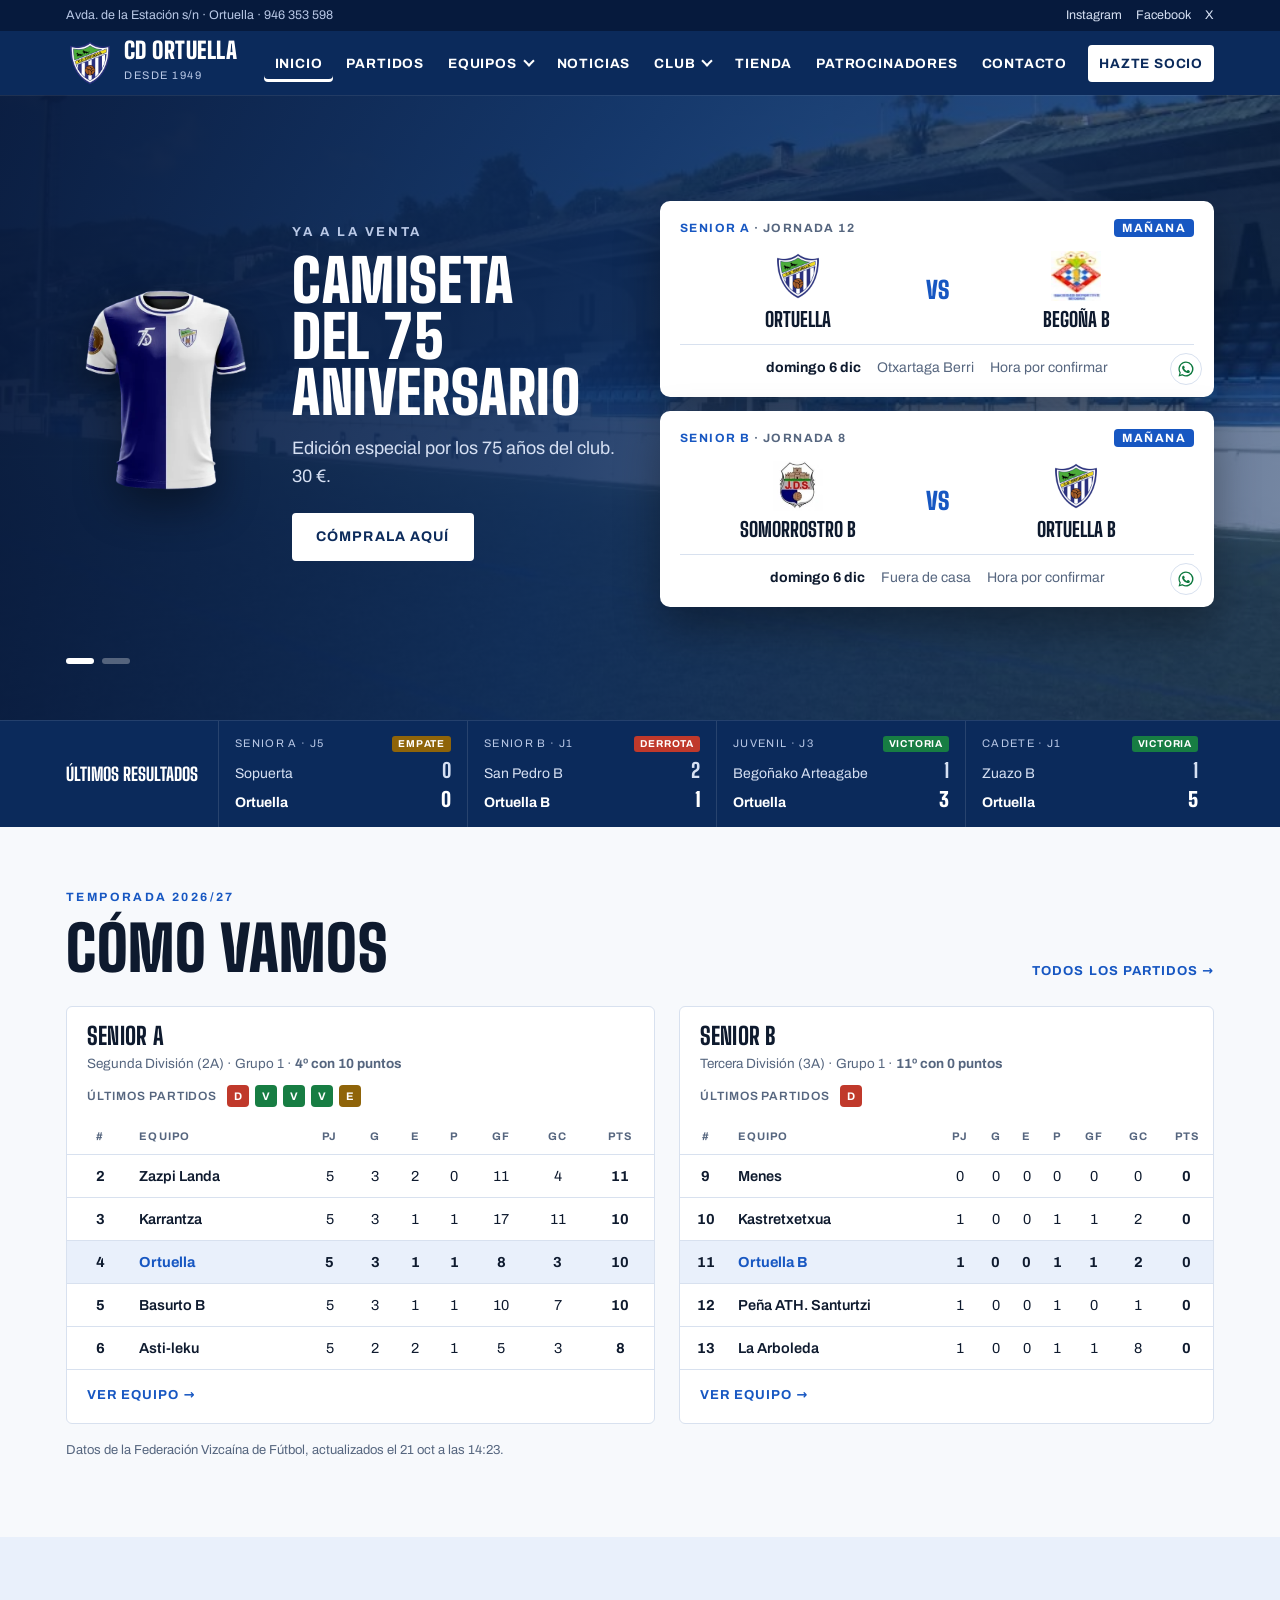
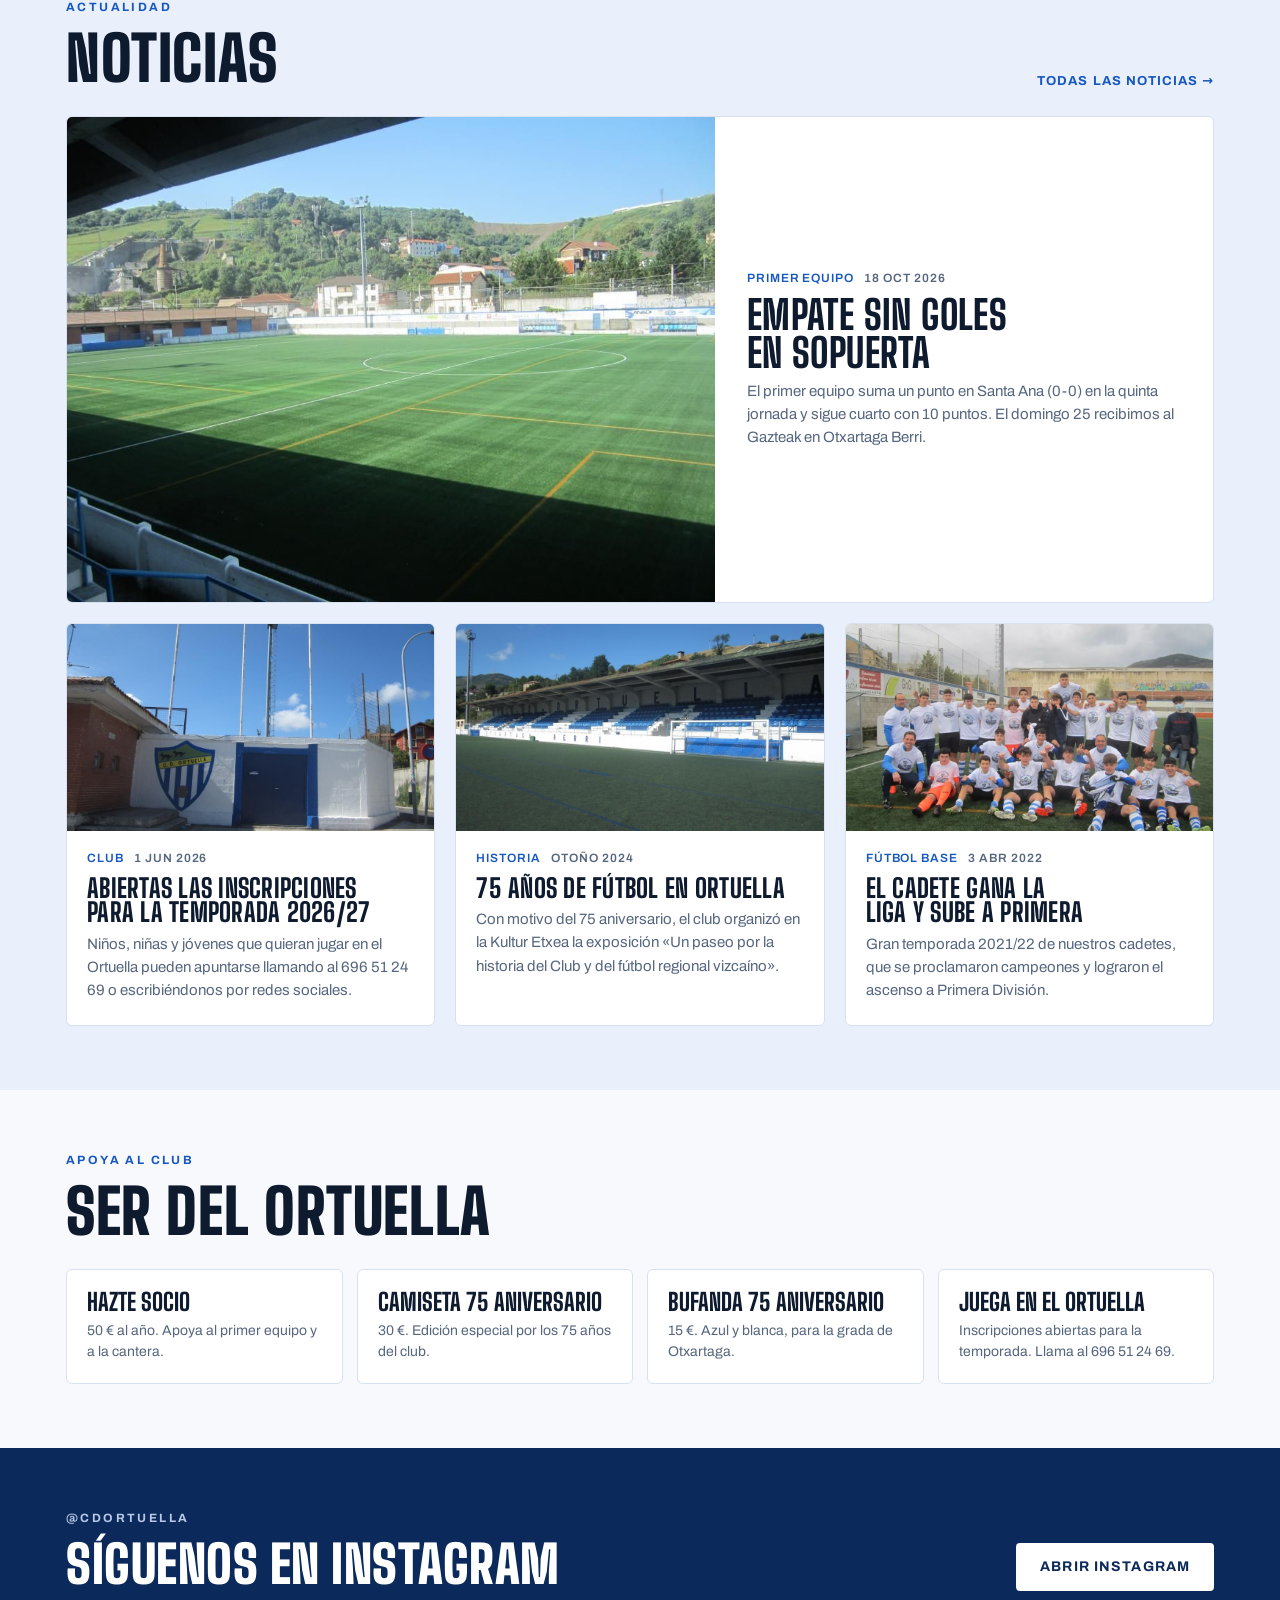
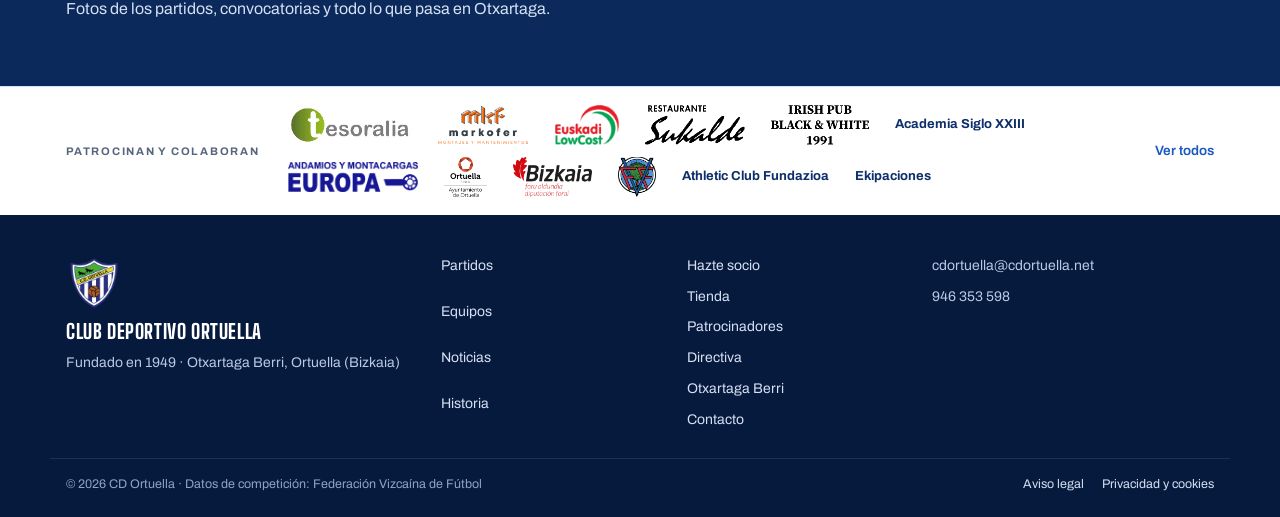
==== commit ba737ecb: "Escudo en alta calidad y patrocinadores de Instagram en la web - Escudo, favicon, iconos del móvil y" ====
--- a/index.html
+++ b/index.html
@@ -25,7 +25,7 @@
 <meta name="theme-color" content="#0b2a5b">
 <meta name="apple-mobile-web-app-title" content="CD Ortuella">
 <link rel="preload" href="fuentes/big-shoulders-display.woff2" as="font" type="font/woff2" crossorigin>
-<link rel="stylesheet" href="estilos.css?v=21d6c586">
+<link rel="stylesheet" href="estilos.css?v=5b82fdaf">
 <script type="application/ld+json">
 {
  "@context": "https://schema.org",
@@ -111,7 +111,7 @@
 </section>
 </main>
 <div id="pie"></div>
-<script src="datos.js?v=d95be1c1"></script>
+<script src="datos.js?v=5ac0fd3a"></script>
 <script src="datos-federacion.js"></script>
 <script src="comun.js?v=5b78c12d"></script>
 <!-- Contador de visitas anónimo, sin cookies. Panel privado: https://cdortuella.goatcounter.com -->
--- a/estilos.css
+++ b/estilos.css
@@ -612,7 +612,8 @@
 
 /* Portada: tarjeta que gira entre el destacado y el texto del club */
 .flip { min-width: 0; perspective: 1600px; }
-.flip-in { display: grid; transition: transform .8s cubic-bezier(.45, .05, .25, 1); transform-style: preserve-3d; }
+/* Curva simétrica: a mitad de tiempo la tarjeta está justo de canto (90°), que es cuando se cambia de cara */
+.flip-in { display: grid; transition: transform .8s cubic-bezier(.65, 0, .35, 1); transform-style: preserve-3d; }
 .flip .face { grid-area: 1 / 1; min-width: 0; backface-visibility: hidden; -webkit-backface-visibility: hidden; align-self: center; }
 .flip.flipping .face.club { transform: rotateY(180deg); }
 /* La cara oculta se esconde de verdad a mitad del giro (no todos los navegadores respetan backface-visibility) */
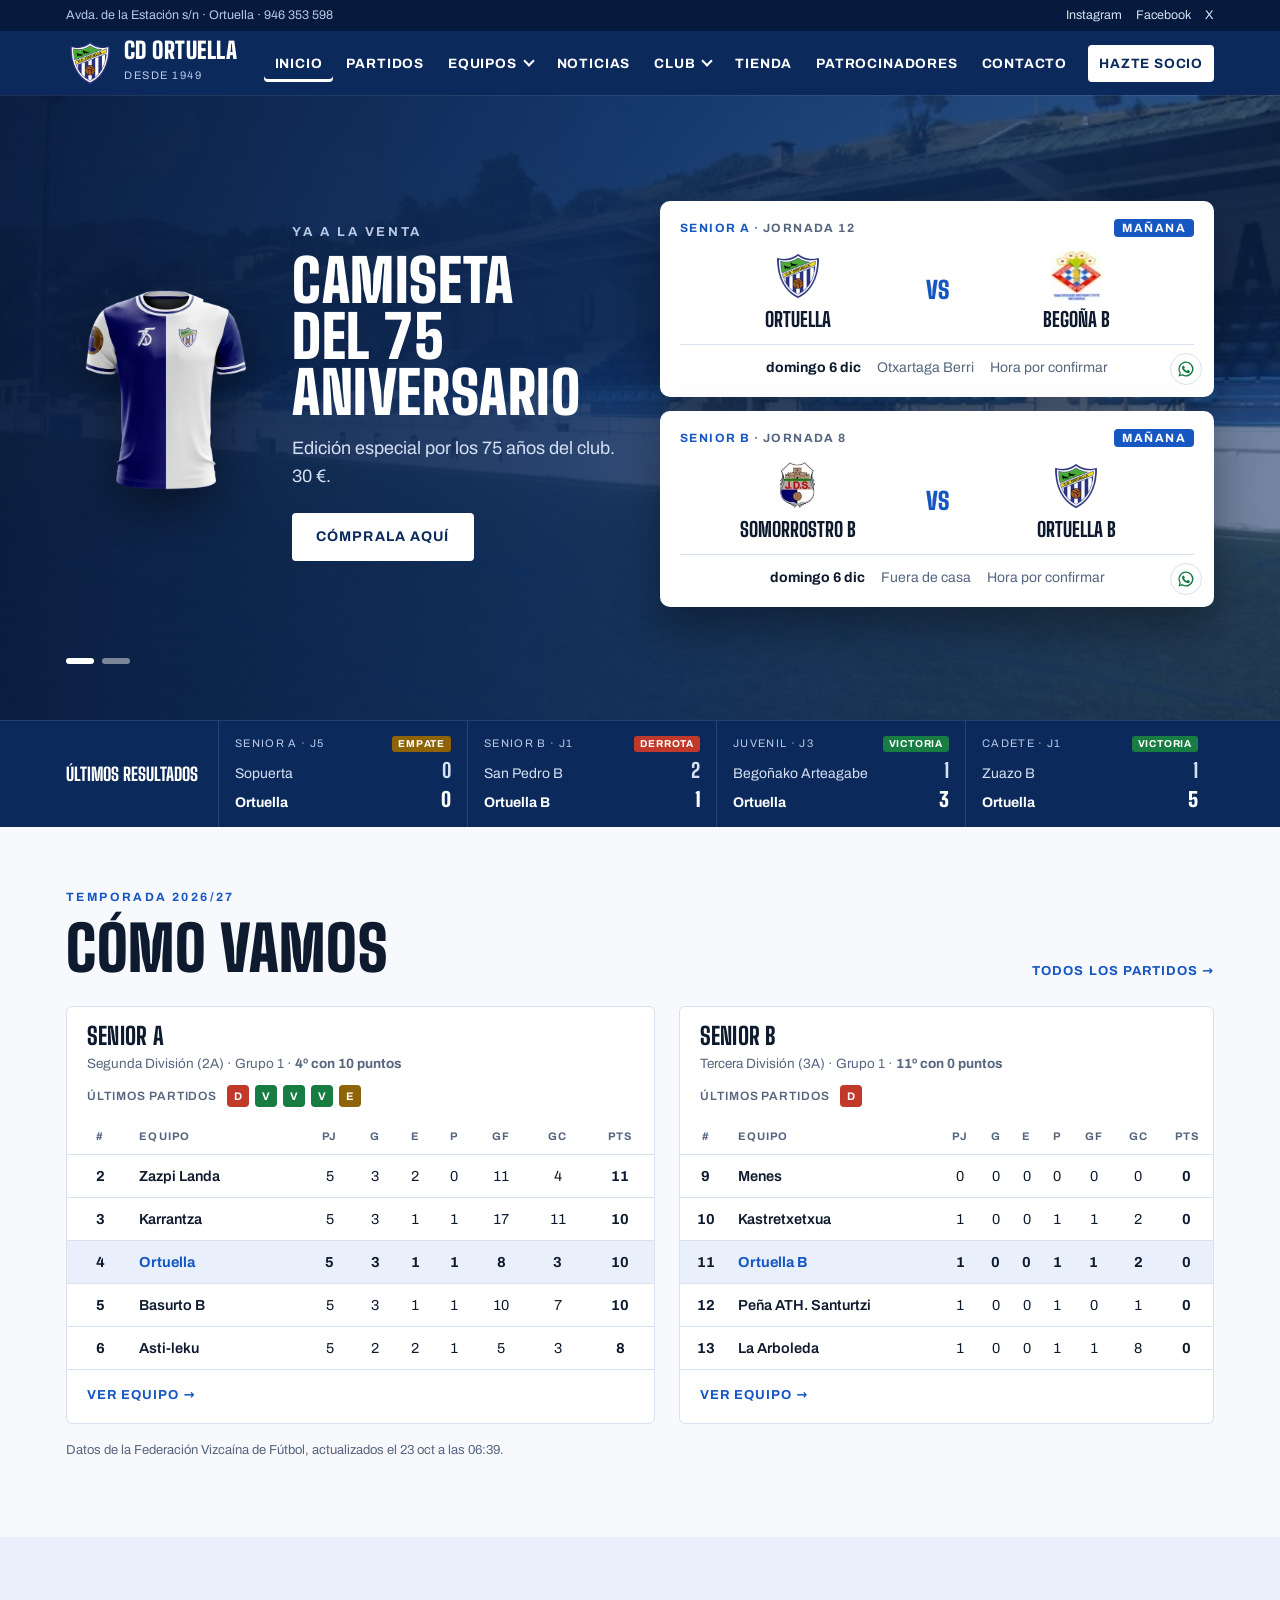
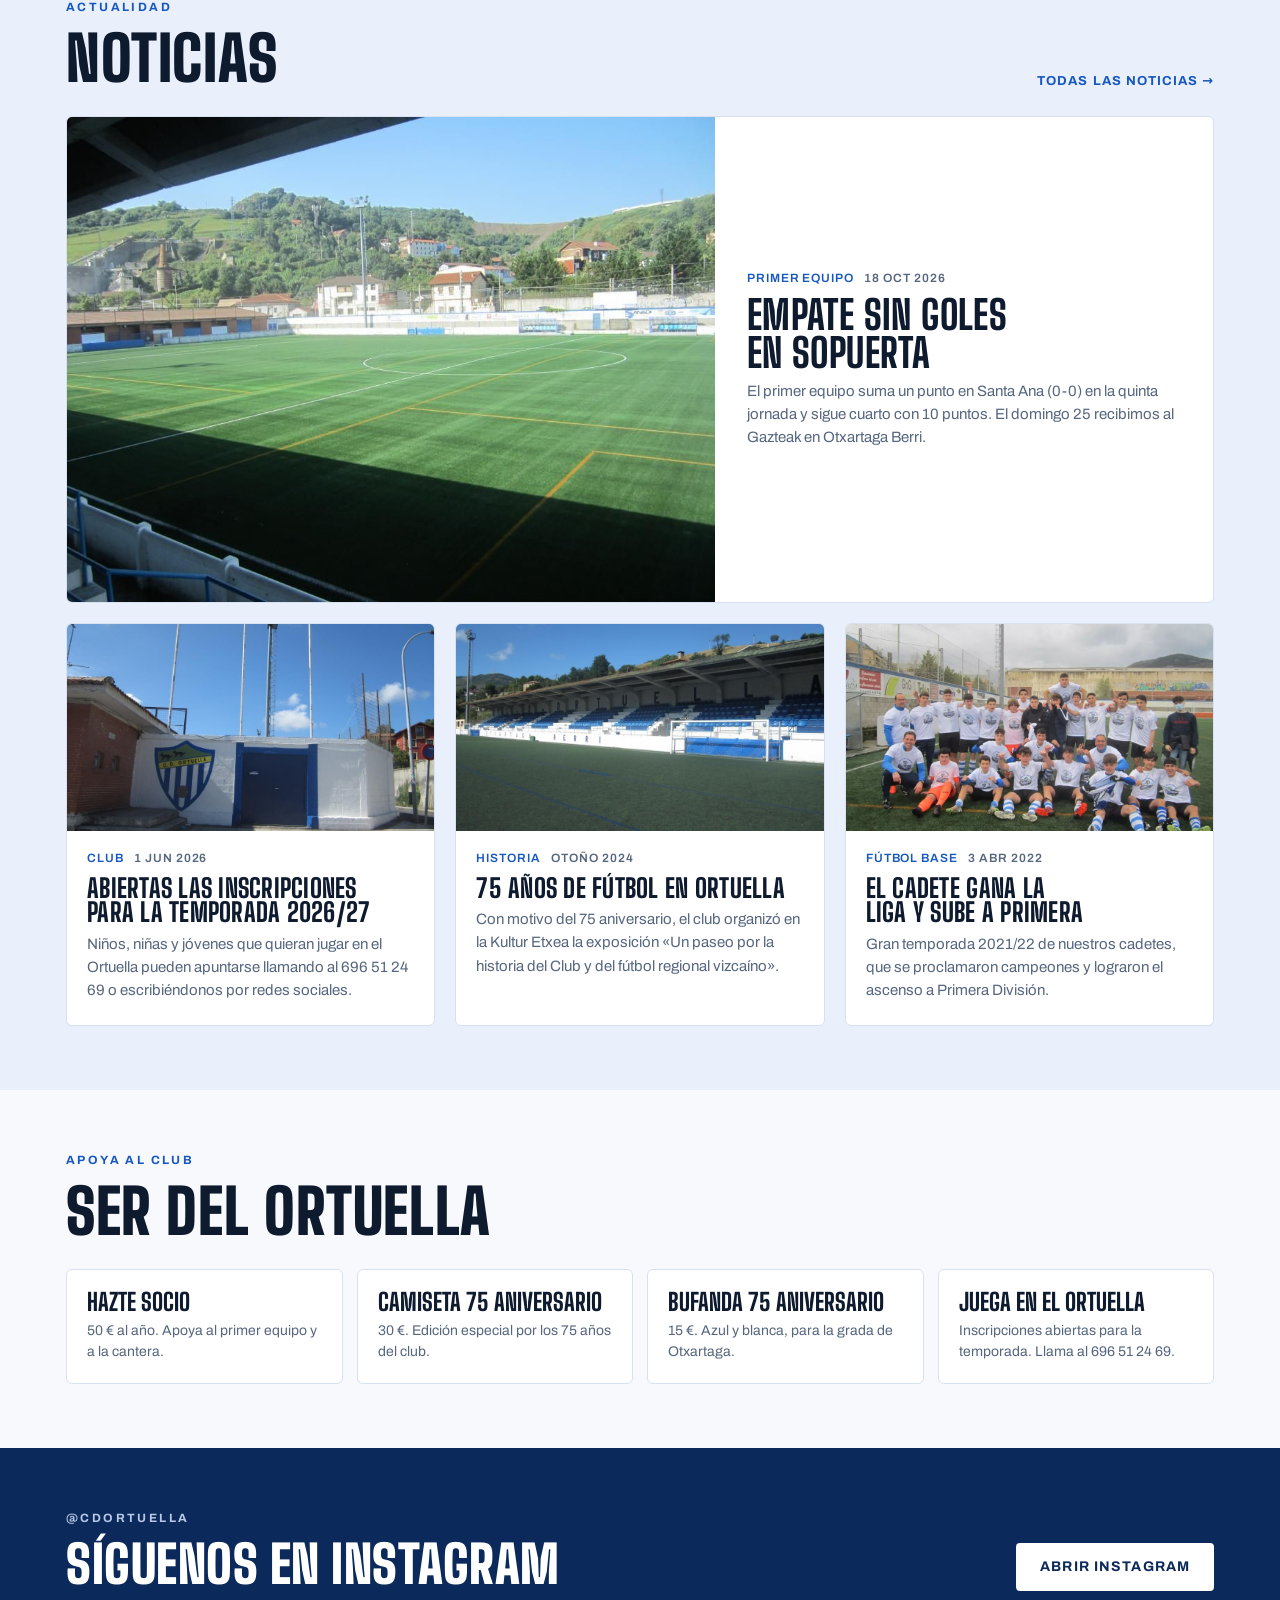
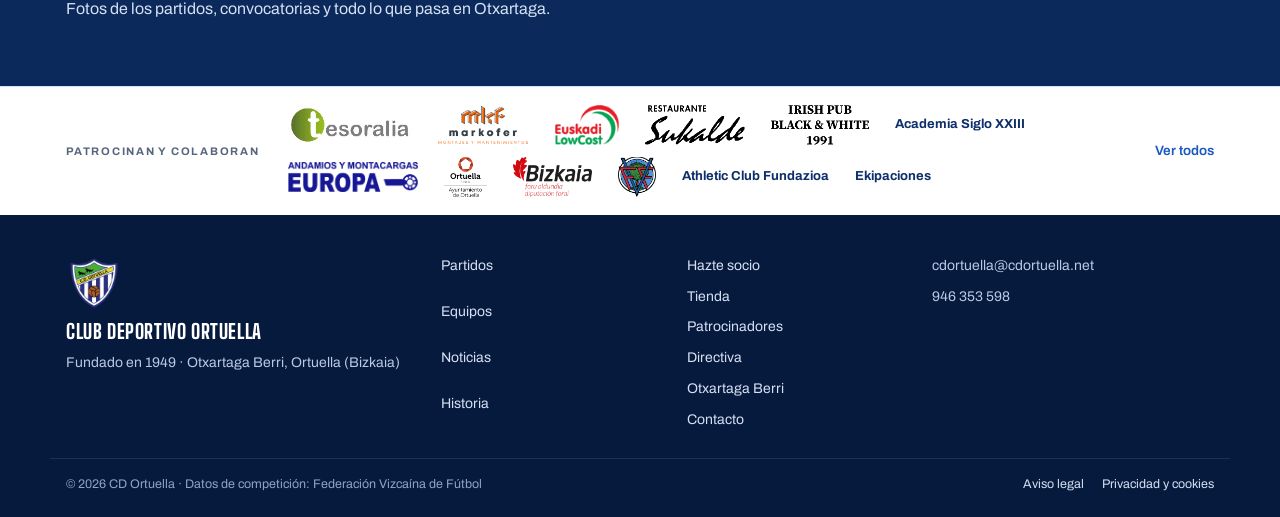
==== commit e6343d8a: "Accesibilidad (WCAG 2.2 AA) sin cambiar el diseño - Portada: el título principal (h1) está siempre d" ====
--- a/index.html
+++ b/index.html
@@ -25,7 +25,7 @@
 <meta name="theme-color" content="#0b2a5b">
 <meta name="apple-mobile-web-app-title" content="CD Ortuella">
 <link rel="preload" href="fuentes/big-shoulders-display.woff2" as="font" type="font/woff2" crossorigin>
-<link rel="stylesheet" href="estilos.css?v=5b82fdaf">
+<link rel="stylesheet" href="estilos.css?v=7c527de6">
 <script type="application/ld+json">
 {
  "@context": "https://schema.org",
@@ -53,10 +53,11 @@
 <section class="hero">
   <div class="wrap">
     <div class="flip" id="flip">
+      <h1 class="sr-only">Club Deportivo Ortuella</h1>
       <div class="flip-in">
         <div class="face club">
           <span class="eyebrow"><span>Otxartaga Berri · Ortuella</span><i class="sep"> · </i><span>Desde 1949</span></span>
-          <h1>Club Deportivo <span>Ortuella</span></h1>
+          <p class="hero-title" aria-hidden="true">Club Deportivo <span>Ortuella</span></p>
           <p class="lead">Más de 75 años de fútbol en Ortuella. Primer equipo, filial y cantera, todos de azul y blanco.</p>
           <div class="btns">
             <a class="btn" href="partidos.html">Partidos y resultados</a>
@@ -113,7 +114,8 @@
 <div id="pie"></div>
 <script src="datos.js?v=5ac0fd3a"></script>
 <script src="datos-federacion.js"></script>
-<script src="comun.js?v=5b78c12d"></script>
+<script src="datos-noticias.js"></script>
+<script src="comun.js?v=194afc1b"></script>
 <!-- Contador de visitas anónimo, sin cookies. Panel privado: https://cdortuella.goatcounter.com -->
 <script data-goatcounter="https://cdortuella.goatcounter.com/count" async src="https://gc.zgo.at/count.js"></script>
 <script>
@@ -124,21 +126,22 @@
     var d = C.destacado, flip = document.getElementById("flip");
     if (!d || (d.hasta && d.hasta < new Date().toISOString().slice(0, 10))) return;
     var face = document.getElementById("destacado"), dots = document.getElementById("flipDots");
-    face.innerHTML = (d.foto ? '<a class="dest-pic" href="' + esc(d.enlace) + '" tabindex="-1"><img src="' + esc(d.foto) + '" alt="" decoding="async"></a>' : "") +
+    face.innerHTML = (d.foto ? '<a class="dest-pic" href="' + esc(d.enlace) + '" tabindex="-1" aria-hidden="true"><img src="' + esc(d.foto) + '" alt="" decoding="async"></a>' : "") +
       '<div class="dest-txt"><span class="eyebrow">' + esc(d.etiqueta || "Novedad") + '</span><h2>' + esc(d.titulo) + "</h2>" +
       (d.texto ? '<p class="lead">' + esc(d.texto) + "</p>" : "") +
       (d.enlace ? '<div class="btns"><a class="btn" href="' + esc(d.enlace) + '">' + esc(d.boton || "Ver más") + "</a></div>" : "") + "</div>";
     face.hidden = false; dots.hidden = false;
     dots.innerHTML = '<button type="button" aria-label="Ver la novedad"></button><button type="button" aria-label="Ver el club"></button>';
-    var showClub = false, paused = false, timer;
+    // Si se toca un punto, se queda en esa cara y deja de girar (WCAG 2.2.2). Con «reducir movimiento» no gira solo.
+    var showClub = false, paused = false, stopped = window.matchMedia("(prefers-reduced-motion: reduce)").matches, timer;
     function render() {
       flip.classList.toggle("on-club", showClub);
       face.setAttribute("aria-hidden", showClub); flip.querySelector(".club").setAttribute("aria-hidden", !showClub);
-      [].forEach.call(flip.querySelectorAll(".face"), function (f) { [].forEach.call(f.querySelectorAll("a"), function (a) { a.tabIndex = (f.getAttribute("aria-hidden") === "true" || a.parentNode.className === "dest-pic") ? -1 : 0; }); });
+      [].forEach.call(flip.querySelectorAll(".face"), function (f) { [].forEach.call(f.querySelectorAll("a"), function (a) { a.tabIndex = (f.getAttribute("aria-hidden") === "true" || a.className === "dest-pic") ? -1 : 0; }); });
       [].forEach.call(dots.children, function (b, i) { b.setAttribute("aria-pressed", (i === 1) === showClub); });
     }
-    function loop() { clearTimeout(timer); timer = setTimeout(function () { if (!paused) { showClub = !showClub; render(); } loop(); }, 5000); }
-    [].forEach.call(dots.children, function (b, i) { b.addEventListener("click", function () { showClub = i === 1; render(); loop(); }); });
+    function loop() { clearTimeout(timer); if (stopped) return; timer = setTimeout(function () { if (!paused) { showClub = !showClub; render(); } loop(); }, 5000); }
+    [].forEach.call(dots.children, function (b, i) { b.addEventListener("click", function () { showClub = i === 1; stopped = true; render(); loop(); }); });
     // Pausa mientras el ratón o el foco están encima, para poder leer y pulsar
     flip.addEventListener("mouseenter", function () { paused = true; });
     flip.addEventListener("mouseleave", function () { paused = false; });
@@ -163,7 +166,7 @@
   }).join("");
   document.getElementById("source").innerHTML = X.sourceNote();
 
-  document.getElementById("newsList").innerHTML = C.noticias.slice(0, 4).map(X.newsCard).join("");
+  document.getElementById("newsList").innerHTML = C.noticias.slice(0, 4).map(function (n) { return X.newsCard(n, 3); }).join("");
 
   // Avisos: socio, tienda e inscripciones
   var price = function (name) { var it = (C.tienda || []).filter(function (x) { return x.nombre.indexOf(name) === 0; })[0]; return it && it.precio ? it.precio : ""; };
--- a/estilos.css
+++ b/estilos.css
@@ -47,8 +47,12 @@
 a { color: inherit; }
 :focus-visible { outline: 3px solid var(--blue); outline-offset: 2px; }
 /* Sobre fondo azul marino el contorno de foco va en blanco para que se vea */
-header :focus-visible, footer :focus-visible, .page-hero :focus-visible, .hero :focus-visible, .strip :focus-visible, section.dark :focus-visible { outline-color: #fff; }
+header :focus-visible, footer :focus-visible, .topbar :focus-visible, .page-hero :focus-visible, .hero :focus-visible, .strip :focus-visible, section.dark :focus-visible { outline-color: #fff; }
+/* ...salvo dentro de las piezas blancas que hay sobre ese fondo */
+.hero .match :focus-visible, .foot-sponsors :focus-visible { outline-color: #1757c2; }
 main:focus { outline: none; }
+/* Texto solo para lectores de pantalla: no se ve, pero se lee */
+.sr-only { position: absolute !important; width: 1px; height: 1px; padding: 0; margin: -1px; overflow: hidden; clip: rect(0 0 0 0); white-space: nowrap; border: 0; }
 .skip { position: absolute; left: 12px; top: -60px; z-index: 100; background: #fff; color: #0b2a5b; font-weight: 700; padding: 10px 14px; border-radius: 4px; }
 .skip:focus { top: calc(env(safe-area-inset-top, 0px) + 12px); }
 h1, h2, h3 { font-family: var(--f-display); line-height: .95; text-wrap: balance; margin: 0; text-transform: uppercase; letter-spacing: .01em; }
@@ -135,8 +139,8 @@
 .hero .eyebrow span { white-space: nowrap; }
 @media (max-width: 560px) { .hero .eyebrow span { display: block; } .hero .eyebrow .sep { display: none; } }
 .hero .eyebrow .sep { font-style: normal; }
-.hero h1 { font-size: clamp(54px, 8.5vw, 112px); font-weight: 900; margin: 12px 0 16px; }
-.hero h1 span { display: block; -webkit-text-stroke: 2px #fff; color: transparent; }
+.hero .hero-title { font-family: var(--f-display); line-height: .95; text-wrap: balance; text-transform: uppercase; letter-spacing: .01em; font-size: clamp(54px, 8.5vw, 112px); font-weight: 900; margin: 12px 0 16px; }
+.hero .hero-title span { display: block; -webkit-text-stroke: 2px #fff; color: transparent; }
 .hero p.lead { font-size: 18px; max-width: 42ch; color: #d6e0f3; margin: 0 0 26px; }
 .btns { display: flex; flex-wrap: wrap; gap: 12px; }
 .btn { display: inline-block; font: 700 14px/1 var(--f-body); text-transform: uppercase; letter-spacing: .08em; text-decoration: none; padding: 15px 22px; border-radius: 4px; background: #fff; color: #0b2a5b; border: 2px solid #fff; cursor: pointer; }
@@ -214,8 +218,8 @@
 .games { list-style: none; margin: 0; padding: 0; }
 .games li { display: grid; grid-template-columns: 64px 1fr auto; gap: 12px; align-items: center; padding: 11px 20px; border-top: 1px solid var(--line); }
 .games li:first-child { border-top: 0; }
-.games .d { font-size: 11.5px; color: var(--muted); text-transform: uppercase; letter-spacing: .06em; line-height: 1.3; }
-.games .d b { display: block; font: 800 19px/1 var(--f-display); color: var(--ink); }
+.games div.d { font-size: 11.5px; color: var(--muted); text-transform: uppercase; letter-spacing: .06em; line-height: 1.3; }
+.games div.d b { display: block; font: 800 19px/1 var(--f-display); color: var(--ink); }
 .games .m { min-width: 0; font-weight: 600; font-size: 14.5px; }
 .games .m .us { color: var(--blue); }
 .games .m small { display: block; font-weight: 400; color: var(--muted); font-size: 12.5px; }
@@ -245,8 +249,11 @@
 .news article:first-child .body { justify-content: center; padding: 28px 32px; }
 .news .meta { display: flex; gap: 10px; align-items: center; flex-wrap: wrap; font-size: 12px; color: var(--muted); text-transform: uppercase; letter-spacing: .08em; font-weight: 600; }
 .news .meta .cat { color: var(--blue); }
-.news h3 { font-size: 26px; font-weight: 800; }
-.news article:first-child h3 { font-size: 40px; }
+.news h2, .news h3 { font-size: 26px; font-weight: 800; }
+.news .body p { white-space: pre-line; margin: 0; }
+.news article:not(:first-child) .body p { display: -webkit-box; -webkit-line-clamp: 6; -webkit-box-orient: vertical; overflow: hidden; }
+.news .body .more { margin-top: auto; padding-top: 6px; }
+.news article:first-child h2, .news article:first-child h3 { font-size: 40px; }
 .news p { margin: 0; color: var(--muted); font-size: 15px; }
 
 /* Primer equipo */
@@ -265,7 +272,7 @@
 /* Equipos */
 .teams-grid { display: grid; grid-template-columns: repeat(auto-fit, minmax(180px, 1fr)); gap: 14px; }
 .team-card { background: var(--surface); border: 1px solid var(--line); border-radius: var(--radius); padding: 18px; display: flex; flex-direction: column; gap: 6px; min-width: 0; }
-.team-card h3 { font-size: 26px; font-weight: 800; }
+.team-card h2, .team-card h3 { font-size: 26px; font-weight: 800; }
 .team-card p { margin: 0; color: var(--muted); font-size: 13.5px; }
 .team-card .pos-line { margin-top: auto; padding-top: 8px; font-size: 14px; font-weight: 600; }
 .team-card button { align-self: flex-start; margin-top: 6px; font: 700 12px/1 var(--f-body); text-transform: uppercase; letter-spacing: .08em; color: var(--blue); background: none; border: 0; padding: 4px 0; cursor: pointer; }
@@ -275,12 +282,12 @@
 .timeline li { padding: 22px 18px 0 0; position: relative; min-width: 0; }
 .timeline li::before { content: ""; position: absolute; top: -10px; left: 0; width: 17px; height: 17px; border-radius: 50%; background: var(--bg); border: 3px solid var(--blue); }
 .timeline .y { font: 900 46px/1 var(--f-display); color: var(--blue); }
-.timeline h3 { font-size: 21px; font-weight: 800; margin: 8px 0 6px; }
+.timeline h2 { font-size: 21px; font-weight: 800; margin: 8px 0 6px; }
 .timeline p { margin: 0; color: var(--muted); font-size: 14.5px; }
 .story { display: grid; grid-template-columns: 1.2fr 1fr; gap: 40px; margin-top: 44px; }
 .story p { margin: 0 0 14px; max-width: 64ch; }
 .founders { background: var(--surface); border: 1px solid var(--line); border-radius: var(--radius); padding: 22px; align-self: start; }
-.founders h3 { font-size: 24px; font-weight: 800; margin-bottom: 10px; }
+.founders h2 { font-size: 24px; font-weight: 800; margin-bottom: 10px; }
 .founders p { color: var(--muted); font-size: 14.5px; margin: 0 0 8px; }
 .honours { display: grid; grid-template-columns: repeat(4, 1fr); gap: 14px; margin-top: 44px; }
 .honour { background: var(--navy); color: #fff; border-radius: var(--radius); padding: 18px; min-width: 0; }
@@ -299,13 +306,13 @@
 .ground .facts b { display: block; font: 900 28px/1 var(--f-display); color: var(--blue); }
 .ground .facts small { color: var(--muted); font-size: 12.5px; }
 .ground p { margin: 0; padding: 14px 16px; border-top: 1px solid var(--line); font-size: 14.5px; color: var(--muted); }
-h3.mini { font-size: 30px; font-weight: 900; margin-bottom: 14px; }
+h2.mini { font-size: 30px; font-weight: 900; margin-bottom: 14px; }
 
 /* Apoya al club */
 .support { display: grid; grid-template-columns: 1fr 1.4fr; gap: 24px; }
 .card-socio { background: linear-gradient(135deg, #0b2a5b, #1757c2); color: #fff; border-radius: 12px; padding: 28px; position: relative; overflow: hidden; }
 .card-socio::after { content: ""; position: absolute; right: -40px; bottom: -40px; width: 220px; height: 220px; background: url("img/escudo.webp") center / contain no-repeat; opacity: .14; }
-.card-socio h3 { font-size: 40px; font-weight: 900; }
+.card-socio h2 { font-size: 40px; font-weight: 900; }
 .card-socio .price { font: 900 64px/1 var(--f-display); margin: 18px 0 4px; }
 .card-socio .price small { font: 600 16px var(--f-body); color: #b9c8e6; margin-left: 6px; }
 .socio-other { margin: 0; color: #d6e0f3; font-weight: 600; }
@@ -363,7 +370,7 @@
 .foot-legal { border-top: 1px solid rgba(255,255,255,.1); padding-block: 16px 22px; font-size: 12.5px; color: #8fa3c8; display: flex; flex-wrap: wrap; gap: 8px 20px; justify-content: space-between; }
 .legal-links { display: flex; gap: 18px; }
 .legal { max-width: 760px; }
-.legal h3:first-child { margin-top: 0; }
+.legal h2:first-child { margin-top: 0; }
 .legal-data { display: grid; grid-template-columns: max-content 1fr; gap: 8px 20px; margin: 0 0 14px; }
 .legal-data dt { font: 700 12px/1.6 var(--f-body); letter-spacing: .1em; text-transform: uppercase; color: var(--muted); }
 .legal-data dd { margin: 0; overflow-wrap: anywhere; }
@@ -374,7 +381,7 @@
 .agenda { display: grid; gap: 22px; }
 .agenda-day h3 { font-size: 26px; font-weight: 800; margin-bottom: 10px; }
 .agenda-day .panel .games li { grid-template-columns: 96px 1fr auto; }
-.agenda-day .games .d b { font-size: 17px; }
+.agenda-day .games div.d b { font-size: 17px; }
 .subnav { background: var(--surface); border-bottom: 1px solid var(--line); position: sticky; top: calc(env(safe-area-inset-top, 0px) + 64px); z-index: 40; }
 .subnav .wrap { display: flex; gap: 8px; overflow-x: auto; padding-block: 10px; }
 .subnav .chip { white-space: nowrap; text-decoration: none; }
@@ -399,7 +406,7 @@
 .swatch i { display: block; height: 70px; border-bottom: 1px solid var(--line); }
 .swatch span { display: block; padding: 8px 12px; font-size: 13px; font-weight: 600; }
 .prose p { margin: 0 0 14px; max-width: 64ch; }
-.prose h3 { font-size: 30px; font-weight: 900; margin: 28px 0 12px; }
+.prose h2, .prose h3 { font-size: 30px; font-weight: 900; margin: 28px 0 12px; }
 .ig-band { display: flex; align-items: center; justify-content: space-between; gap: 18px; flex-wrap: wrap; }
 .ig-band h2 { font-size: clamp(34px, 5vw, 52px); font-weight: 900; }
 .ig-band p { margin: 8px 0 0; color: #d6e0f3; }
@@ -422,7 +429,7 @@
 @media (max-width: 560px) {
   section.block { padding-block: 48px; }
   .news, .board { grid-template-columns: 1fr; }
-  .news article:first-child h3 { font-size: 30px; }
+  .news article:first-child h2, .news article:first-child h3 { font-size: 30px; }
   .timeline { grid-template-columns: 1fr; border-top: 0; border-left: 3px solid var(--blue); }
   .timeline li { padding: 0 0 0 24px; }
   .timeline li::before { top: 6px; left: -10px; }
@@ -628,7 +635,7 @@
 .face.dest h2 { font-size: clamp(38px, 4.6vw, 64px); font-weight: 900; line-height: .95; margin: 10px 0 14px; text-wrap: balance; }
 .face.dest .lead { margin-bottom: 22px; }
 .flip-dots { display: flex; gap: 8px; margin-top: 22px; }
-.flip-dots button { width: 28px; height: 6px; border-radius: 3px; border: 0; padding: 0; background: rgba(255,255,255,.3); cursor: pointer; }
+.flip-dots button { width: 28px; height: 6px; border-radius: 3px; border: 0; padding: 0; background: rgba(255,255,255,.45); cursor: pointer; }
 .flip-dots button[aria-pressed="true"] { background: #fff; }
 @media (max-width: 560px) {
   .face.dest { grid-template-columns: 112px minmax(0, 1fr); gap: 16px; align-items: start; }
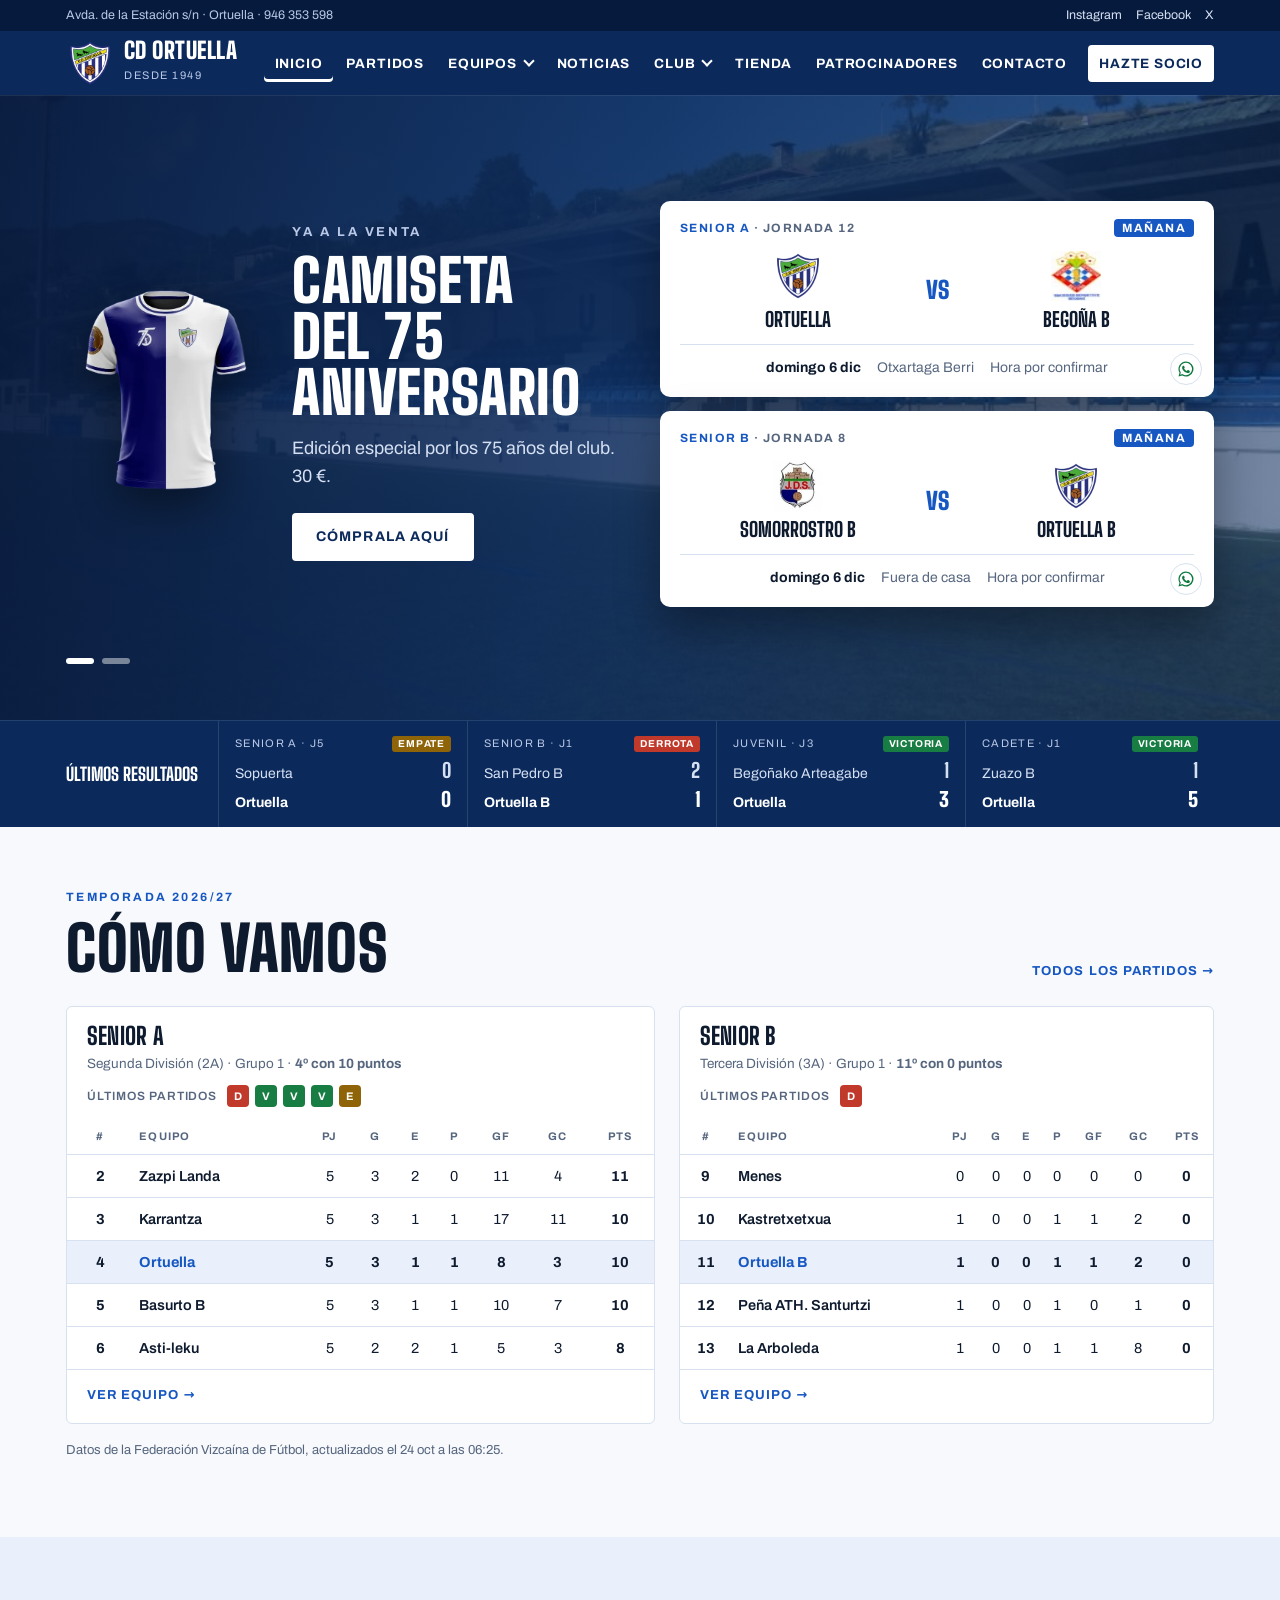
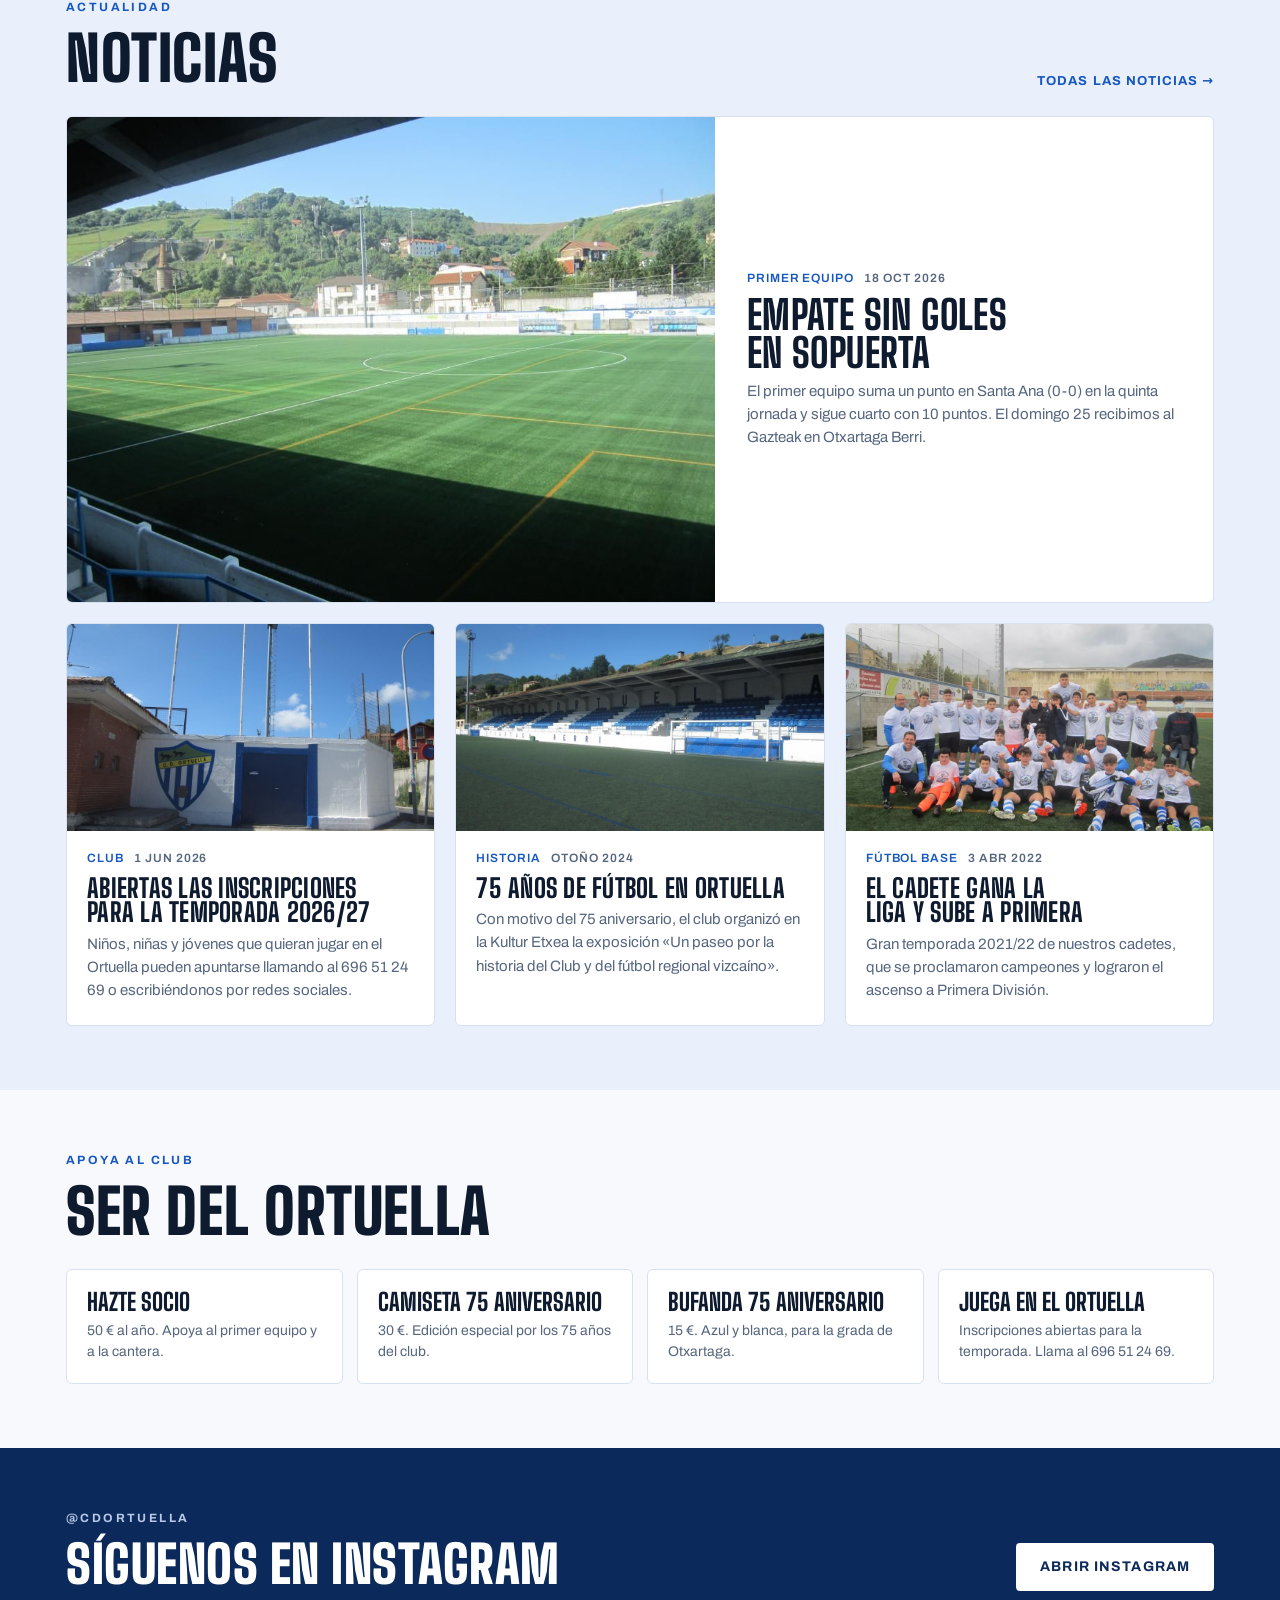
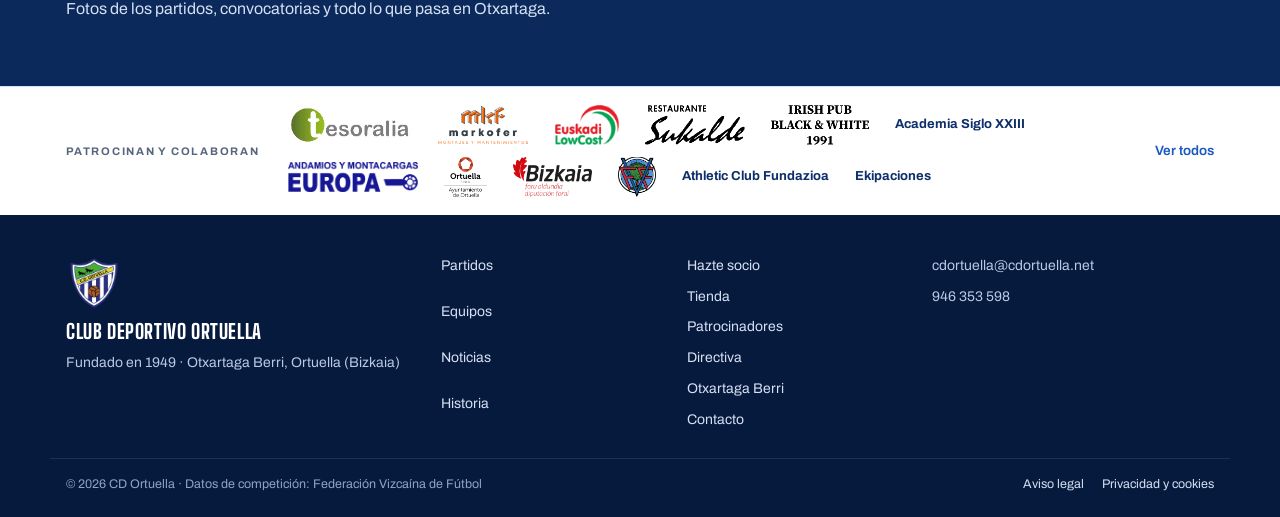
==== commit d2a7c952: "Añade al portero Musa Keita a la plantilla del Senior B Co-Authored-By: Claude Opus 5.5 (1M context)" ====
--- a/index.html
+++ b/index.html
@@ -112,10 +112,11 @@
 </section>
 </main>
 <div id="pie"></div>
-<script src="datos.js?v=5ac0fd3a"></script>
+<script src="datos.js?v=9a7df9f5"></script>
 <script src="datos-federacion.js"></script>
 <script src="datos-noticias.js"></script>
-<script src="comun.js?v=194afc1b"></script>
+<script src="datos-amistosos.js"></script>
+<script src="comun.js?v=815a7d41"></script>
 <!-- Contador de visitas anónimo, sin cookies. Panel privado: https://cdortuella.goatcounter.com -->
 <script data-goatcounter="https://cdortuella.goatcounter.com/count" async src="https://gc.zgo.at/count.js"></script>
 <script>
